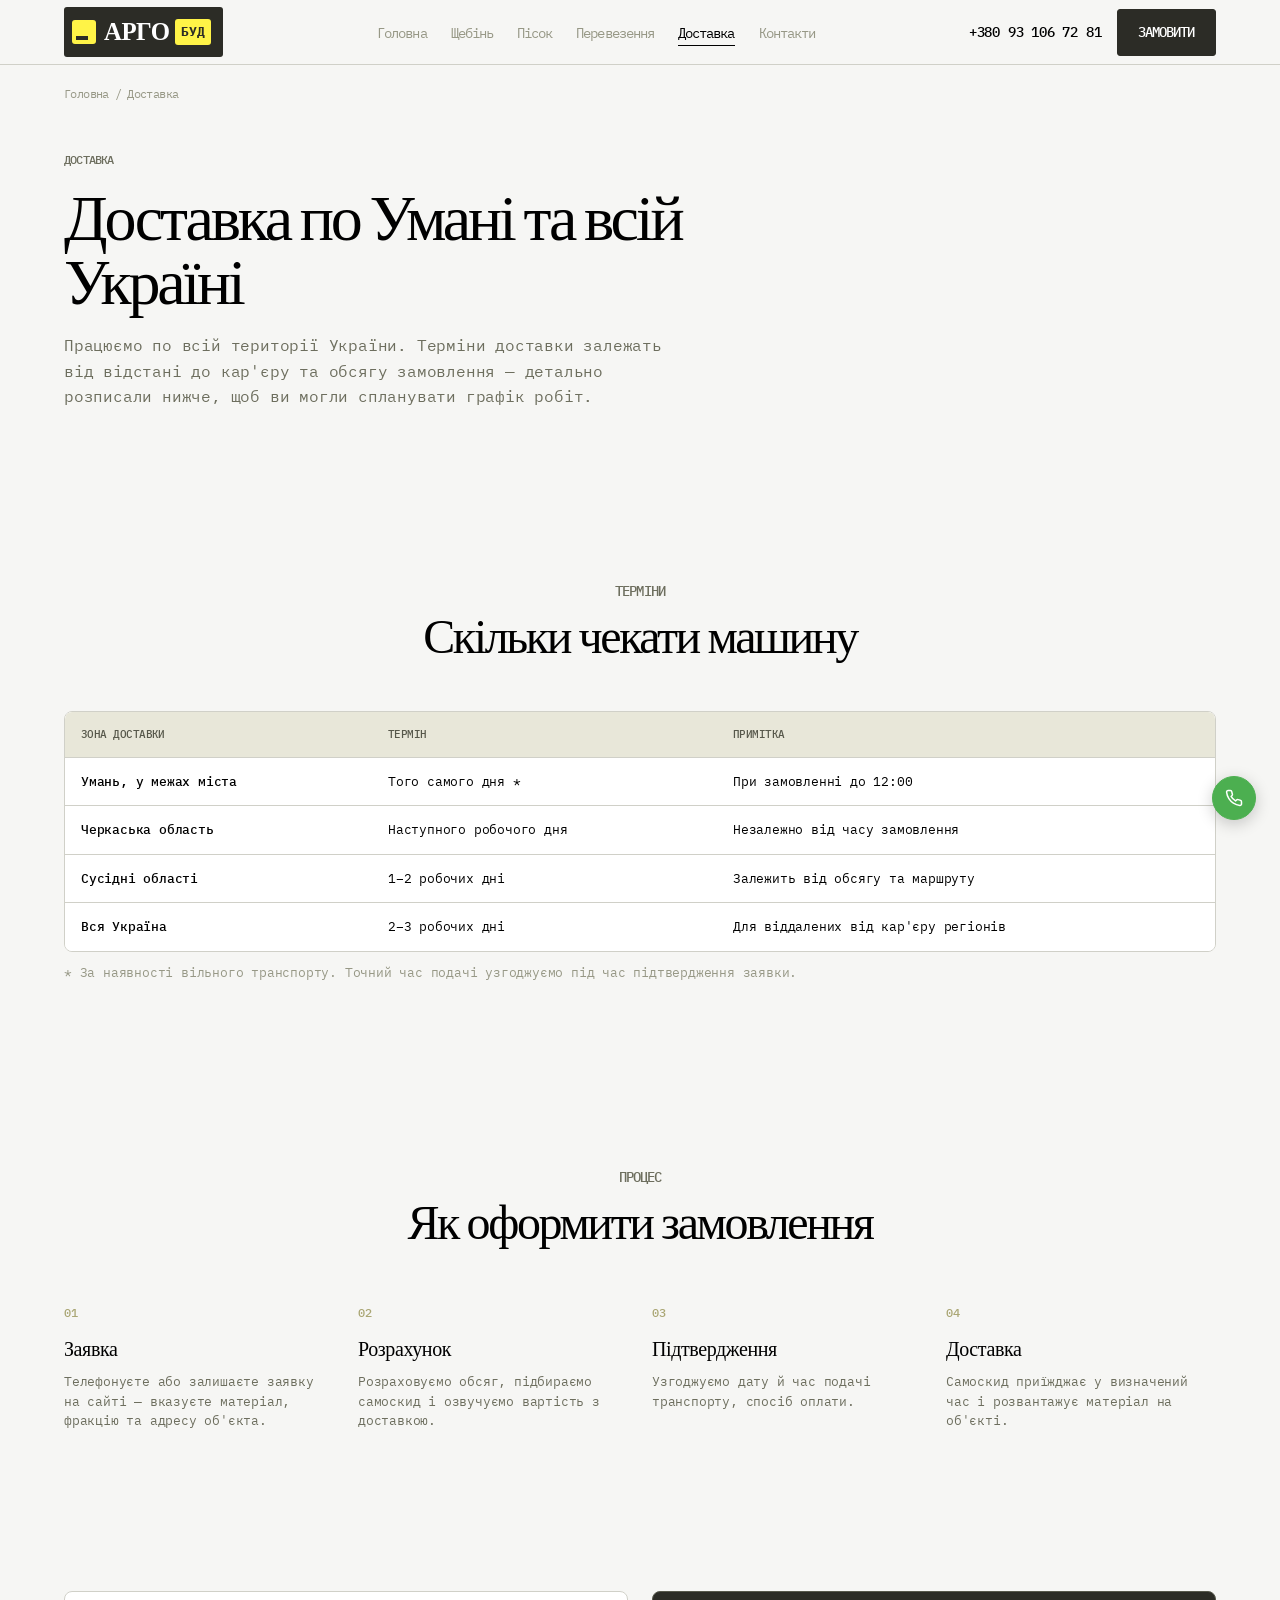
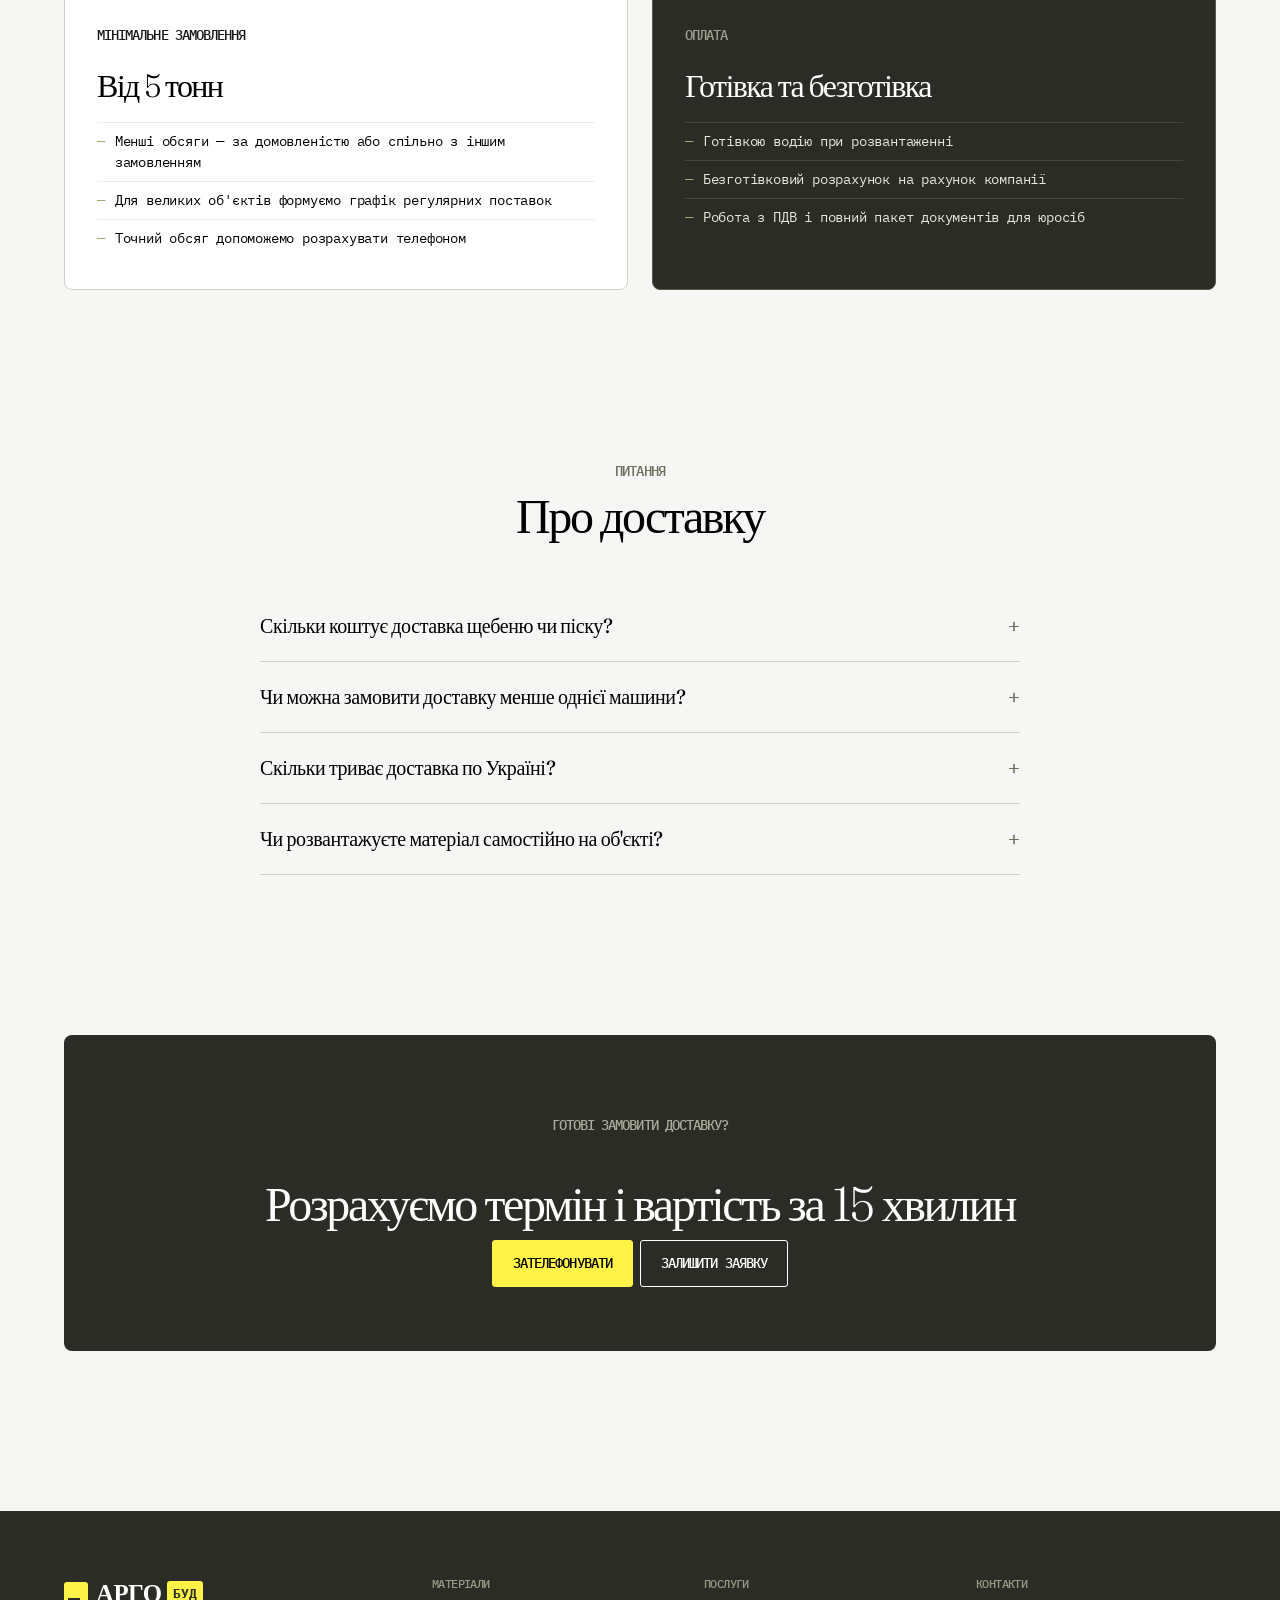
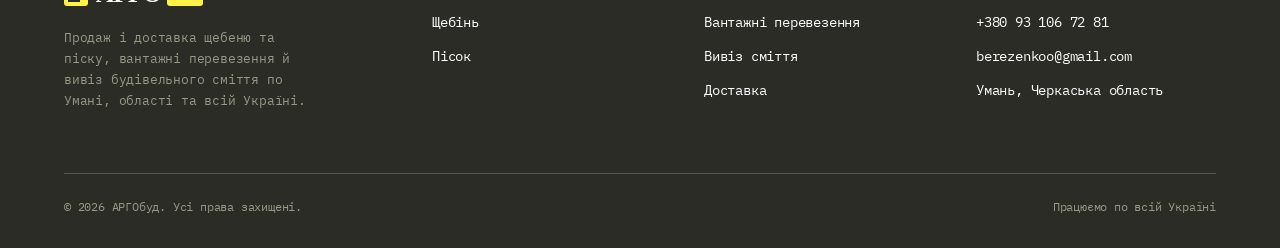
==== dostavka.html @ e38e3648 "add project" ====
<!DOCTYPE html>
<html lang="uk">
<head>
<meta charset="UTF-8">
<meta name="viewport" content="width=device-width, initial-scale=1.0">
<title>Доставка щебеню та піску по Умані та Україні — терміни, ціна | АРГОбуд</title>
<meta name="description" content="Терміни доставки щебеню та піску: по Умані і області — того самого дня, по всій Україні — 1-3 робочих дні. Мінімальне замовлення, оплата, розрахунок вартості доставки.">
<link rel="canonical" href="https://shcheben-prime.ua/dostavka.html">
<meta property="og:type" content="website">
<meta property="og:title" content="Доставка щебеню та піску по Умані та Україні — терміни, ціна">
<meta property="og:description" content="Терміни доставки: по Умані — того самого дня, по Україні — 1-3 робочих дні.">
<meta property="og:url" content="https://shcheben-prime.ua/dostavka.html">
<meta property="og:locale" content="uk_UA">
<link rel="preconnect" href="https://fonts.googleapis.com">
<link rel="preconnect" href="https://fonts.gstatic.com" crossorigin>
<link href="https://fonts.googleapis.com/css2?family=Fraunces:opsz,wght@9..144,300;9..144,400&family=IBM+Plex+Mono:wght@300;400;500&display=swap" rel="stylesheet">
<link rel="icon" type="image/svg+xml" href="favicon.svg">
<link rel="icon" type="image/png" sizes="32x32" href="favicon-32.png">
<link rel="apple-touch-icon" href="apple-touch-icon.png">
<link rel="stylesheet" href="css/style.css">
<script type="application/ld+json">
{
  "@context": "https://schema.org",
  "@type": "BreadcrumbList",
  "itemListElement": [
    {"@type": "ListItem", "position": 1, "name": "Головна", "item": "https://shcheben-prime.ua/"},
    {"@type": "ListItem", "position": 2, "name": "Доставка", "item": "https://shcheben-prime.ua/dostavka.html"}
  ]
}
</script>
<script type="application/ld+json">
{
  "@context": "https://schema.org",
  "@type": "FAQPage",
  "mainEntity": [
    {
      "@type": "Question",
      "name": "Скільки коштує доставка щебеню чи піску?",
      "acceptedAnswer": {"@type": "Answer", "text": "Вартість доставки залежить від відстані до об'єкта, обсягу замовлення та типу самоскида. Розраховуємо точну ціну телефоном за адресою об'єкта."}
    },
    {
      "@type": "Question",
      "name": "Чи можна замовити доставку менше однієї машини?",
      "acceptedAnswer": {"@type": "Answer", "text": "Мінімальне замовлення — від 5 тонн. Для менших обсягів вигідніше об'єднати замовлення з сусіднім об'єктом або звернутись за консультацією."}
    },
    {
      "@type": "Question",
      "name": "Скільки триває доставка по Україні?",
      "acceptedAnswer": {"@type": "Answer", "text": "По Умані і області — того самого або наступного робочого дня. По сусідніх областях — 1-2 дні. По решті України — 2-3 робочих дні залежно від відстані до кар'єру."}
    }
  ]
}
</script>
</head>
<body>

<a href="#main" class="visually-hidden">Перейти до вмісту</a>

<header class="nav">
  <div class="wrap nav-inner">
    <a href="index.html" class="logo"><span class="logo-mark"></span><span class="logo-big">АРГО</span><span class="logo-small">буд</span></a>
    <nav>
      <ul class="nav-links">
        <li><a href="index.html">Головна</a></li>
        <li><a href="shcheben.html">Щебінь</a></li>
        <li><a href="pisok.html">Пісок</a></li>
        <li><a href="poslugy.html">Перевезення</a></li>
        <li><a href="dostavka.html" aria-current="page">Доставка</a></li>
        <li><a href="kontakty.html">Контакти</a></li>
      </ul>
    </nav>
    <div class="nav-right">
      <button class="nav-toggle" type="button" aria-label="Меню" aria-expanded="false" aria-controls="mobileMenu">
        <span></span><span></span><span></span>
      </button>
      <a href="tel:+380931067281" class="nav-phone">+380 93 106 72 81</a>
      <a href="kontakty.html" class="btn btn-filled">ЗАМОВИТИ</a>
    </div>
  </div>
</header>
<div class="mobile-menu" id="mobileMenu">
  <nav>
    <ul class="mobile-menu-links">
        <li><a href="index.html">Головна</a></li>
        <li><a href="shcheben.html">Щебінь</a></li>
        <li><a href="pisok.html">Пісок</a></li>
        <li><a href="poslugy.html">Перевезення</a></li>
        <li><a href="dostavka.html" aria-current="page">Доставка</a></li>
        <li><a href="kontakty.html">Контакти</a></li>
      </ul>
  </nav>
  <a href="tel:+380931067281" class="mobile-menu-phone">+380 93 106 72 81</a>
  <a href="kontakty.html" class="btn btn-filled">ЗАМОВИТИ</a>
</div>


<main id="main">

  <div class="wrap">
    <nav class="breadcrumbs" aria-label="Хлібні крихти">
      <a href="index.html">Головна</a><span>/</span>Доставка
    </nav>
  </div>

  <section class="page-hero">
    <div class="wrap">
      <p class="eyebrow" data-hero="1">ДОСТАВКА</p>
      <h1 data-hero="2">Доставка по Умані та всій Україні</h1>
      <p class="lede" data-hero="3">Працюємо по всій території України. Терміни доставки залежать від відстані до кар'єру та обсягу замовлення — детально розписали нижче, щоб ви могли спланувати графік робіт.</p>
    </div>
  </section>

  <section>
    <div class="wrap">
      <div class="section-header" data-reveal>
        <p class="eyebrow">ТЕРМІНИ</p>
        <h2>Скільки чекати машину</h2>
      </div>
      <div class="table-wrap" data-reveal="scale">
        <table>
          <thead>
            <tr>
              <th>Зона доставки</th>
              <th>Термін</th>
              <th>Примітка</th>
            </tr>
          </thead>
          <tbody>
            <tr>
              <td><strong>Умань, у межах міста</strong></td>
              <td class="good">Того самого дня *</td>
              <td>При замовленні до 12:00</td>
            </tr>
            <tr>
              <td><strong>Черкаська область</strong></td>
              <td class="good">Наступного робочого дня</td>
              <td>Незалежно від часу замовлення</td>
            </tr>
            <tr>
              <td><strong>Сусідні області</strong></td>
              <td>1–2 робочих дні</td>
              <td>Залежить від обсягу та маршруту</td>
            </tr>
            <tr>
              <td><strong>Вся Україна</strong></td>
              <td>2–3 робочих дні</td>
              <td>Для віддалених від кар'єру регіонів</td>
            </tr>
          </tbody>
        </table>
      </div>
      <p style="font-size:13px;color:var(--color-sage);margin-top:12px;">* За наявності вільного транспорту. Точний час подачі узгоджуємо під час підтвердження заявки.</p>
    </div>
  </section>

  <section>
    <div class="wrap">
      <div class="section-header" data-reveal>
        <p class="eyebrow">ПРОЦЕС</p>
        <h2>Як оформити замовлення</h2>
      </div>
      <div class="steps" data-reveal-group>
        <div class="step">
          <h4>Заявка</h4>
          <p>Телефонуєте або залишаєте заявку на сайті — вказуєте матеріал, фракцію та адресу об'єкта.</p>
        </div>
        <div class="step">
          <h4>Розрахунок</h4>
          <p>Розраховуємо обсяг, підбираємо самоскид і озвучуємо вартість з доставкою.</p>
        </div>
        <div class="step">
          <h4>Підтвердження</h4>
          <p>Узгоджуємо дату й час подачі транспорту, спосіб оплати.</p>
        </div>
        <div class="step">
          <h4>Доставка</h4>
          <p>Самоскид приїжджає у визначений час і розвантажує матеріал на об'єкті.</p>
        </div>
      </div>
    </div>
  </section>

  <section>
    <div class="wrap">
      <div class="split" data-reveal-group>
        <div class="panel-light">
          <p class="eyebrow">МІНІМАЛЬНЕ ЗАМОВЛЕННЯ</p>
          <h3>Від 5 тонн</h3>
          <ul class="checklist">
            <li>Менші обсяги — за домовленістю або спільно з іншим замовленням</li>
            <li>Для великих об'єктів формуємо графік регулярних поставок</li>
            <li>Точний обсяг допоможемо розрахувати телефоном</li>
          </ul>
        </div>
        <div class="panel-dark">
          <p class="eyebrow">ОПЛАТА</p>
          <h3>Готівка та безготівка</h3>
          <ul class="checklist">
            <li>Готівкою водію при розвантаженні</li>
            <li>Безготівковий розрахунок на рахунок компанії</li>
            <li>Робота з ПДВ і повний пакет документів для юросіб</li>
          </ul>
        </div>
      </div>
    </div>
  </section>

  <section>
    <div class="wrap">
      <div class="section-header" data-reveal>
        <p class="eyebrow">ПИТАННЯ</p>
        <h2>Про доставку</h2>
      </div>
      <div class="faq" data-reveal-group>
        <details>
          <summary>Скільки коштує доставка щебеню чи піску?</summary>
          <p class="a">Вартість доставки залежить від відстані до об'єкта, обсягу замовлення та типу самоскида. Розраховуємо точну ціну телефоном за адресою об'єкта.</p>
        </details>
        <details>
          <summary>Чи можна замовити доставку менше однієї машини?</summary>
          <p class="a">Мінімальне замовлення — від 5 тонн. Для менших обсягів вигідніше об'єднати замовлення з сусіднім об'єктом або звернутись за консультацією.</p>
        </details>
        <details>
          <summary>Скільки триває доставка по Україні?</summary>
          <p class="a">По Умані і області — того самого або наступного робочого дня. По сусідніх областях — 1-2 дні. По решті України — 2-3 робочих дні залежно від відстані до кар'єру.</p>
        </details>
        <details>
          <summary>Чи розвантажуєте матеріал самостійно на об'єкті?</summary>
          <p class="a">Так, самоскид розвантажується у вказаному місці на об'єкті. Якщо під'їзд обмежений, попередьте про це під час оформлення заявки — підберемо машину меншого розміру.</p>
        </details>
      </div>
    </div>
  </section>

  <section>
    <div class="wrap">
      <div class="cta-band" data-reveal="scale">
        <p class="eyebrow" style="color:var(--color-moss); justify-content:center; display:flex;">ГОТОВІ ЗАМОВИТИ ДОСТАВКУ?</p>
        <h2>Розрахуємо термін і вартість за 15 хвилин</h2>
        <div class="btn-cluster">
          <a href="tel:+380931067281" class="btn btn-filled" style="background:#fff347;color:#000;border-color:#fff347;">ЗАТЕЛЕФОНУВАТИ</a>
          <a href="kontakty.html" class="btn btn-ghost">ЗАЛИШИТИ ЗАЯВКУ</a>
        </div>
      </div>
    </div>
  </section>

</main>

<footer>
  <div class="wrap">
    <div class="footer-grid">
      <div class="footer-brand">
        <a href="index.html" class="logo"><span class="logo-mark"></span><span class="logo-big">АРГО</span><span class="logo-small">буд</span></a>
        <p>Продаж і доставка щебеню та піску, вантажні перевезення й вивіз будівельного сміття по Умані, області та всій Україні.</p>
      </div>
      <div class="footer-col">
        <h5>Матеріали</h5>
        <ul>
          <li><a href="shcheben.html">Щебінь</a></li>
          <li><a href="pisok.html">Пісок</a></li>
        </ul>
      </div>
      <div class="footer-col">
        <h5>Послуги</h5>
        <ul>
          <li><a href="poslugy.html">Вантажні перевезення</a></li>
          <li><a href="poslugy.html#smittya">Вивіз сміття</a></li>
          <li><a href="dostavka.html">Доставка</a></li>
        </ul>
      </div>
      <div class="footer-col">
        <h5>Контакти</h5>
        <ul>
          <li><a href="tel:+380931067281">+380 93 106 72 81</a></li>
          <li><a href="mailto:berezenkoo@gmail.com">berezenkoo@gmail.com</a></li>
          <li><a href="kontakty.html">Умань, Черкаська область</a></li>
        </ul>
      </div>
    </div>
    <div class="footer-bottom">
      <span>© 2026 АРГОбуд. Усі права захищені.</span>
      <span>Працюємо по всій Україні</span>
    </div>
  </div>
</footer>

<a class="call-fab" href="tel:+380931067281" aria-label="Подзвонити" title="Подзвонити">
  <svg viewBox="0 0 24 24" fill="none" stroke="currentColor" stroke-width="2" stroke-linecap="round" stroke-linejoin="round" aria-hidden="true"><path d="M22 16.92v3a2 2 0 0 1-2.18 2 19.79 19.79 0 0 1-8.63-3.07 19.5 19.5 0 0 1-6-6 19.79 19.79 0 0 1-3.07-8.67A2 2 0 0 1 4.11 2h3a2 2 0 0 1 2 1.72c.127.96.361 1.903.7 2.81a2 2 0 0 1-.45 2.11L8.09 9.91a16 16 0 0 0 6 6l1.27-1.27a2 2 0 0 1 2.11-.45c.907.339 1.85.573 2.81.7A2 2 0 0 1 22 16.92z"></path></svg>
</a>

<button class="back-to-top" aria-label="Повернутись до верху" title="Повернутись до верху">
  <svg viewBox="0 0 24 24" fill="none" stroke="currentColor" stroke-width="2" stroke-linecap="round" stroke-linejoin="round" aria-hidden="true"><line x1="12" y1="19" x2="12" y2="5"></line><polyline points="5 12 12 5 19 12"></polyline></svg>
</button>

<script src="js/animate.js" defer></script>
</body>
</html>
---- css/style.css ----
/* ==========================================================================
   ЩебіньПрайм — design tokens (derived from style.md)
   ========================================================================== */

:root {
  --color-vellum: #f6f6f4;
  --color-paper: #ffffff;
  --color-ink: #000000;
  --color-carbon: #2c2c26;
  --color-ash: #d0d0c8;
  --color-olive-char: #57584b;
  --color-lichen: #6d6e5e;
  --color-sage: #979886;
  --color-moss: #aaab9c;
  --color-bone: #e8e7d9;
  --color-yellow: #fff347;
  --color-khaki: #aaa674;

  --font-serif: 'Fraunces', ui-serif, Georgia, Cambria, "Times New Roman", Times, serif;
  --font-mono: 'IBM Plex Mono', ui-monospace, SFMono-Regular, Menlo, Monaco, Consolas, monospace;

  --spacing-4: 4px;
  --spacing-8: 8px;
  --spacing-12: 12px;
  --spacing-16: 16px;
  --spacing-24: 24px;
  --spacing-32: 32px;
  --spacing-64: 64px;
  --spacing-80: 80px;
  --spacing-128: 128px;

  --radius-sm: 3px;
  --radius-lg: 8px;

  --page-max-width: 1200px;

  --ease-out: cubic-bezier(0.16, 1, 0.3, 1);
  --ease-in-out: cubic-bezier(0.65, 0, 0.35, 1);
}

* { box-sizing: border-box; }

.visually-hidden {
  position: absolute;
  left: -9999px;
  top: auto;
  width: 1px;
  height: 1px;
  overflow: hidden;
}
/* ---------- Back to top ---------- */
.back-to-top {
  position: fixed;
  right: 24px;
  bottom: 24px;
  z-index: 60;
  width: 44px;
  height: 44px;
  display: flex;
  align-items: center;
  justify-content: center;
  background: var(--color-carbon);
  color: #ffffff;
  border: 1px solid var(--color-carbon);
  border-radius: var(--radius-sm);
  cursor: pointer;
  opacity: 0;
  transform: translateY(12px);
  pointer-events: none;
  transition: opacity 0.35s var(--ease-out), transform 0.35s var(--ease-out), background-color 0.3s var(--ease-out);
}
.back-to-top.is-visible {
  opacity: 1;
  transform: translateY(0);
  pointer-events: auto;
}
.back-to-top:hover { background: #1c1c17; }
.back-to-top svg { width: 18px; height: 18px; }

@media (max-width: 600px) {
  .back-to-top { right: 16px; bottom: 16px; width: 40px; height: 40px; }
}

.call-fab {
  position: fixed;
  right: 24px;
  bottom: 80px;
  z-index: 60;
  width: 44px;
  height: 44px;
  display: flex;
  align-items: center;
  justify-content: center;
  background: #4caf50;
  color: #fff;
  border: 1px solid #4caf50;
  border-radius: 50%;
  cursor: pointer;
  box-shadow: 0 4px 16px rgba(0,0,0,0.2);
  transition: transform 0.3s var(--ease-out);
  overflow: visible;
}
.call-fab:hover { transform: scale(1.08); }
.call-fab svg { width: 18px; height: 18px; }
.call-fab::after {
  content: "";
  position: absolute;
  inset: 0;
  border-radius: 50%;
  pointer-events: none;
  animation: call-fab-pulse 1.15s ease-out 3;
}
@keyframes call-fab-pulse {
  0% { box-shadow: 0 0 0 0 rgba(76,175,80,0.6); }
  100% { box-shadow: 0 0 0 18px rgba(76,175,80,0); }
}

@media (max-width: 600px) {
  .call-fab { right: 16px; bottom: 68px; width: 40px; height: 40px; }
  .call-fab svg { width: 16px; height: 16px; }
}

.visually-hidden:focus {
  position: fixed;
  left: 16px;
  top: 16px;
  width: auto;
  height: auto;
  z-index: 1000;
  background: var(--color-carbon);
  color: #ffffff;
  padding: 10px 16px;
  border-radius: var(--radius-sm);
  font-family: var(--font-mono);
  font-size: 14px;
}

html { scroll-behavior: smooth; }

body {
  margin: 0;
  background: var(--color-vellum);
  color: var(--color-ink);
  font-family: var(--font-mono);
  font-size: 16px;
  line-height: 1.5;
  letter-spacing: -0.0125em;
  -webkit-font-smoothing: antialiased;
}

img { max-width: 100%; display: block; }

a { color: inherit; text-decoration: none; }

.wrap {
  max-width: var(--page-max-width);
  margin: 0 auto;
  padding: 0 24px;
}

h1, h2, h3, h4 {
  font-family: var(--font-serif);
  font-weight: 300;
  letter-spacing: -0.05em;
  margin: 0;
  color: var(--color-ink);
}

section { padding: var(--spacing-80) 0; }
section + section { border-top: none; }

/* ---------- Eyebrow label ---------- */
.eyebrow {
  font-family: var(--font-mono);
  font-size: 12px;
  font-weight: 500;
  letter-spacing: -0.067em;
  text-transform: uppercase;
  color: var(--color-lichen);
  margin: 0 0 16px;
}

/* ---------- Section header ---------- */
.section-header {
  text-align: center;
  max-width: 640px;
  margin: 0 auto 48px;
}
.section-header h2 {
  font-size: 48px;
  line-height: 1.13;
  margin-top: 8px;
}
.section-header p {
  font-family: var(--font-mono);
  font-size: 14px;
  line-height: 1.33;
  color: var(--color-lichen);
  max-width: 480px;
  margin: 12px auto 0;
}
.section-header.left { text-align: left; margin: 0 0 48px; }

/* ---------- Buttons ---------- */
.btn {
  display: inline-flex;
  align-items: center;
  justify-content: center;
  gap: 8px;
  font-family: var(--font-mono);
  font-size: 14px;
  font-weight: 500;
  letter-spacing: -0.067em;
  padding: 12px 20px;
  border-radius: var(--radius-sm);
  border: 1px solid var(--color-ink);
  cursor: pointer;
  white-space: nowrap;
  transition: transform 0.45s var(--ease-out), background-color 0.3s var(--ease-out),
              color 0.3s var(--ease-out), border-color 0.3s var(--ease-out), opacity 0.3s var(--ease-out);
  will-change: transform;
}
.btn:hover { transform: translateY(-2px); }
.btn:active { transform: translateY(0) scale(0.97); transition-duration: 0.15s; }
.btn-filled {
  background: var(--color-carbon);
  color: #ffffff;
  border-color: var(--color-carbon);
}
.btn-filled:hover { background: #1c1c17; }
.btn-ghost {
  background: transparent;
  color: var(--color-ink);
  border-color: var(--color-ink);
}
.btn-ghost:hover { background: var(--color-ink); color: #ffffff; }
.btn-cluster { display: flex; gap: 8px; flex-wrap: wrap; }

/* ---------- Nav ---------- */
.nav {
  position: sticky;
  top: 0;
  z-index: 50;
  background: var(--color-vellum);
  border-bottom: 1px solid var(--color-ash);
  transition: background-color 0.4s var(--ease-out), border-color 0.4s var(--ease-out),
              backdrop-filter 0.4s var(--ease-out), box-shadow 0.4s var(--ease-out);
}
.nav.is-scrolled {
  background: rgba(246, 246, 244, 0.72);
  backdrop-filter: blur(14px) saturate(160%);
  -webkit-backdrop-filter: blur(14px) saturate(160%);
  border-bottom-color: var(--color-ash);
}
.nav-inner {
  height: 64px;
  display: flex;
  align-items: center;
  justify-content: space-between;
  gap: 16px;
}
.logo {
  display: flex;
  align-items: center;
  font-size: 16px;
  background: var(--color-carbon);
  border-radius: var(--radius-sm);
  padding: 6px 12px 6px 8px;
}
.logo-mark {
  width: 24px;
  height: 24px;
  border-radius: var(--radius-sm);
  background: var(--color-yellow);
  position: relative;
  flex-shrink: 0;
  transition: transform 0.5s var(--ease-out);
}
.logo:hover .logo-mark { transform: rotate(-8deg) scale(1.06); }
.logo-big {
  font-family: var(--font-serif);
  font-size: 1.55em;
  font-weight: 600;
  letter-spacing: -0.02em;
  margin-left: 8px;
  color: #ffffff;
}
.logo-small {
  font-family: var(--font-mono);
  font-size: 0.8em;
  font-weight: 700;
  letter-spacing: 0.02em;
  text-transform: uppercase;
  color: var(--color-carbon);
  background: var(--color-yellow);
  border-radius: 3px;
  padding: 3px 6px;
  margin-left: 5px;
  align-self: center;
}
.logo-mark::after {
  content: "";
  position: absolute;
  left: 4px;
  bottom: 4px;
  width: 12px;
  height: 4px;
  background: var(--color-carbon);
}
.nav-links {
  display: flex;
  gap: 24px;
  list-style: none;
  margin: 0;
  padding: 0;
}
.nav-links a {
  font-size: 14px;
  color: var(--color-sage);
  letter-spacing: -0.067em;
  position: relative;
  transition: color 0.3s var(--ease-out);
}
.nav-links a::after {
  content: "";
  position: absolute;
  left: 0;
  right: 100%;
  bottom: -4px;
  height: 1px;
  background: var(--color-ink);
  transition: right 0.35s var(--ease-out);
}
.nav-links a:hover, .nav-links a[aria-current="page"] { color: var(--color-ink); }
.nav-links a:hover::after, .nav-links a[aria-current="page"]::after { right: 0; }
.nav-right { display: flex; align-items: center; gap: 16px; }
.nav-phone {
  font-size: 14px;
  font-weight: 500;
  color: var(--color-ink);
  transition: opacity 0.3s var(--ease-out);
}
.nav-phone:hover { opacity: 0.6; }
.nav-toggle {
  display: none;
  flex-direction: column;
  align-items: center;
  justify-content: center;
  gap: 5px;
  width: 36px;
  height: 36px;
  padding: 0;
  background: transparent;
  border: 1px solid var(--color-ash);
  border-radius: var(--radius-sm);
  cursor: pointer;
  flex-shrink: 0;
}
.nav-toggle span {
  display: block;
  width: 16px;
  height: 1.5px;
  background: var(--color-ink);
  transition: transform 0.3s var(--ease-out), opacity 0.3s var(--ease-out);
}
.nav-toggle[aria-expanded="true"] span:nth-child(1) { transform: translateY(6.5px) rotate(45deg); }
.nav-toggle[aria-expanded="true"] span:nth-child(2) { opacity: 0; }
.nav-toggle[aria-expanded="true"] span:nth-child(3) { transform: translateY(-6.5px) rotate(-45deg); }

/* ---------- Mobile menu drawer ---------- */
.mobile-menu {
  display: none;
  position: fixed;
  top: 65px;
  left: 0;
  right: 0;
  z-index: 49;
  max-height: calc(100vh - 65px);
  overflow-y: auto;
  background: var(--color-vellum);
  border-bottom: 1px solid var(--color-ash);
  padding: 8px 24px 32px;
  flex-direction: column;
  gap: 8px;
  opacity: 0;
  transform: translateY(-10px);
  pointer-events: none;
  transition: opacity 0.3s var(--ease-out), transform 0.3s var(--ease-out);
}
.mobile-menu.is-open {
  opacity: 1;
  transform: translateY(0);
  pointer-events: auto;
}
.mobile-menu-links {
  list-style: none;
  margin: 0;
  padding: 0;
}
.mobile-menu-links li { border-top: 1px solid var(--color-ash); }
.mobile-menu-links li:first-child { border-top: none; }
.mobile-menu-links a {
  display: block;
  padding: 16px 4px;
  font-family: var(--font-serif);
  font-weight: 400;
  font-size: 22px;
  letter-spacing: -0.02em;
  color: var(--color-ink);
}
.mobile-menu-links a[aria-current="page"] { color: var(--color-lichen); }
.mobile-menu-phone {
  display: block;
  margin-top: 16px;
  font-family: var(--font-mono);
  font-size: 15px;
  font-weight: 500;
  color: var(--color-ink);
}
.mobile-menu .btn { width: 100%; margin-top: 16px; }
body.menu-open { overflow: hidden; }

/* ---------- Hero ---------- */
.hero { padding-top: var(--spacing-64); text-align: center; overflow: hidden; }
.hero h1 {
  font-size: 96px;
  line-height: 0.94;
  letter-spacing: -0.05em;
  margin: 16px auto 0;
  max-width: 900px;
}
.hero .lede {
  font-family: var(--font-mono);
  font-size: 16px;
  color: var(--color-lichen);
  max-width: 560px;
  margin: 24px auto 0;
  line-height: 1.5;
}
.hero .btn-cluster { justify-content: center; margin-top: 32px; }

.accent-bars {
  display: flex;
  align-items: center;
  gap: 8px;
  justify-content: center;
  margin: 40px 0 0;
}
.accent-bars span { display: block; transform-origin: left center; }
.bar-black { height: 2px; width: 60px; background: var(--color-ink); }
.bar-yellow { height: 4px; width: 90px; background: var(--color-yellow); }
.bar-black-sm { height: 2px; width: 32px; background: var(--color-ink); }

/* ---------- Trust strip ---------- */
.trust-strip {
  display: flex;
  justify-content: center;
  gap: 24px;
  margin-top: 64px;
  padding: 32px 0;
  border-top: 1px solid var(--color-ash);
  border-bottom: 1px solid var(--color-ash);
}
.trust-item { flex: 1 1 0; max-width: 220px; }
.trust-item { text-align: center; }
.trust-item .num {
  font-family: var(--font-serif);
  font-weight: 300;
  font-size: 48px;
  letter-spacing: -0.03em;
  font-variant-numeric: tabular-nums;
}
.trust-item .label {
  font-size: 12px;
  color: var(--color-lichen);
  letter-spacing: -0.067em;
  text-transform: uppercase;
  margin-top: 4px;
}

/* ---------- Cards ---------- */
.grid {
  display: grid;
  gap: 24px;
}
.grid-3 { grid-template-columns: repeat(3, 1fr); }
.grid-2 { grid-template-columns: repeat(2, 1fr); }
.grid-4 { grid-template-columns: repeat(4, 1fr); }

.card {
  background: var(--color-paper);
  border: 1px solid var(--color-ash);
  border-radius: var(--radius-lg);
  padding: 24px;
  transition: transform 0.5s var(--ease-out), border-color 0.5s var(--ease-out);
}
.card:hover {
  transform: translateY(-6px);
  border-color: var(--color-olive-char);
}
.card-swatch {
  display: block;
  width: 100%;
  height: 140px;
  object-fit: cover;
  border-radius: var(--radius-sm);
  margin-bottom: 20px;
  border: 1px solid var(--color-ash);
  filter: grayscale(15%) contrast(1.02);
  transition: transform 0.8s var(--ease-out), filter 0.5s var(--ease-out);
}
.card:hover .card-swatch { transform: scale(1.04); filter: grayscale(0%) contrast(1.05); }

/* placeholder swatch (no photo) keeps the dotted texture */
.card-swatch.is-placeholder {
  position: relative;
  overflow: hidden;
  object-fit: initial;
  background: var(--color-bone);
}
.card-swatch.is-placeholder::after {
  content: "";
  position: absolute;
  inset: 0;
  background-image: radial-gradient(currentColor 1.2px, transparent 1.2px);
  background-size: 8px 8px;
  opacity: 0.5;
}

/* banner photo used in split panels and section intros */
.panel-photo {
  display: block;
  width: 100%;
  height: 180px;
  object-fit: cover;
  border-radius: var(--radius-sm);
  margin-bottom: 20px;
  border: 1px solid var(--color-ash);
  filter: grayscale(10%);
  transition: transform 0.9s var(--ease-out), filter 0.5s var(--ease-out);
}
.panel-dark .panel-photo { border-color: var(--color-olive-char); }
.split > div:hover .panel-photo { transform: scale(1.03); filter: grayscale(0%); }

.section-photo {
  width: 100%;
  height: 260px;
  object-fit: cover;
  border-radius: var(--radius-lg);
  border: 1px solid var(--color-ash);
  margin-bottom: 32px;
  filter: grayscale(10%);
}

.photo-credit {
  font-size: 11px;
  color: var(--color-sage);
  text-align: right;
  margin-top: -20px;
  margin-bottom: 24px;
}
.photo-credit a { color: var(--color-sage); border-bottom: 1px dotted var(--color-sage); }
.photo-credit a:hover { color: var(--color-lichen); }
.card h3 {
  font-size: 24px;
  line-height: 1;
  margin-bottom: 4px;
}
.card .tag {
  display: inline-block;
  font-family: var(--font-mono);
  font-size: 12px;
  font-weight: 500;
  letter-spacing: -0.067em;
  color: var(--color-lichen);
  background: var(--color-bone);
  border: 1px solid var(--color-khaki);
  border-radius: var(--radius-sm);
  padding: 4px 8px;
  margin-bottom: 12px;
}
.card p {
  font-family: var(--font-mono);
  font-size: 14px;
  line-height: 1.5;
  color: var(--color-lichen);
  margin: 8px 0 0;
}
.messenger-line {
  display: flex;
  align-items: center;
  flex-wrap: wrap;
  gap: 8px;
  margin-top: 12px !important;
}
.messenger-icon {
  display: inline-flex;
  align-items: center;
  justify-content: center;
  width: 28px;
  height: 28px;
  border-radius: 50%;
  background: var(--color-bone);
  border: 1px solid var(--color-khaki);
  color: var(--color-ink);
  transition: background-color 0.3s var(--ease-out), transform 0.3s var(--ease-out);
}
.messenger-icon svg { width: 15px; height: 15px; }
.messenger-icon:hover { background: var(--color-khaki); transform: translateY(-2px); }
.card .specs {
  list-style: none;
  padding: 0;
  margin: 16px 0 0;
  border-top: 1px solid var(--color-ash);
  padding-top: 12px;
}
.card .specs li {
  display: flex;
  justify-content: space-between;
  font-size: 13px;
  color: var(--color-olive-char);
  padding: 4px 0;
}
.card .specs li span:last-child { color: var(--color-ink); font-weight: 500; }
.card-link {
  display: inline-block;
  margin-top: 16px;
  font-size: 13px;
  font-weight: 500;
  color: var(--color-ink);
  border-bottom: 1px solid var(--color-ink);
  transition: gap 0.3s var(--ease-out), opacity 0.3s var(--ease-out);
}
.card-link:hover { opacity: 0.6; }

/* ---------- Feature split ---------- */
.split {
  display: grid;
  grid-template-columns: 1fr 1fr;
  gap: 24px;
  align-items: stretch;
}
.split .panel-light {
  background: var(--color-paper);
  border: 1px solid var(--color-ash);
  border-radius: var(--radius-lg);
  padding: 32px;
  transition: transform 0.5s var(--ease-out), border-color 0.5s var(--ease-out);
}
.split .panel-light:hover { transform: translateY(-4px); border-color: var(--color-olive-char); }
.split .panel-dark {
  background: var(--color-carbon);
  color: var(--color-bone);
  border-radius: var(--radius-lg);
  border: 1px solid var(--color-olive-char);
  padding: 32px;
  transition: transform 0.5s var(--ease-out);
}
.split .panel-dark:hover { transform: translateY(-4px); }
.panel-dark h3 { color: #ffffff; }
.panel-dark .card-link { color: #ffffff; border-bottom-color: #ffffff; }
.panel-dark .eyebrow { color: var(--color-moss); }
.split h3 { font-size: 32px; margin-bottom: 12px; }
.split p { font-family: var(--font-mono); font-size: 14px; line-height: 1.6; color: inherit; opacity: 0.9; margin: 0 0 16px;}
.checklist { list-style: none; padding: 0; margin: 0; }
.checklist li {
  font-size: 14px;
  padding: 8px 0;
  border-top: 1px solid rgba(0,0,0,0.08);
  display: flex;
  gap: 10px;
}
.panel-dark .checklist li { border-top-color: rgba(255,255,255,0.12); }
.checklist li::before { content: "—"; color: var(--color-khaki); flex-shrink: 0; }

/* ---------- Steps ---------- */
.steps {
  display: grid;
  grid-template-columns: repeat(4, 1fr);
  gap: 24px;
  counter-reset: step;
}
.step { position: relative; padding-top: 8px; }
.step::before {
  counter-increment: step;
  content: counter(step, decimal-leading-zero);
  font-family: var(--font-mono);
  font-size: 12px;
  font-weight: 500;
  color: var(--color-khaki);
  display: block;
  margin-bottom: 12px;
}
.step h4 { font-size: 20px; font-family: var(--font-serif); font-weight: 400; letter-spacing: -0.02em; margin-bottom: 8px; }
.step p { font-family: var(--font-mono); font-size: 13px; color: var(--color-lichen); line-height: 1.5; margin: 0; }

/* ---------- Table ---------- */
.table-wrap { overflow-x: auto; border: 1px solid var(--color-ash); border-radius: var(--radius-lg); }
table { width: 100%; border-collapse: collapse; font-family: var(--font-mono); font-size: 13px; min-width: 640px; background: var(--color-paper);}
th, td { text-align: left; padding: 14px 16px; border-bottom: 1px solid var(--color-ash); }
thead th { background: var(--color-bone); font-weight: 500; text-transform: uppercase; font-size: 11px; letter-spacing: -0.05em; color: var(--color-olive-char); }
tbody tr { transition: background-color 0.3s var(--ease-out); }
tbody tr:hover { background-color: var(--color-vellum); }
tbody tr:last-child td { border-bottom: none; }
td.good { color: var(--color-ink); }
td strong { font-weight: 500; }

/* ---------- FAQ ---------- */
.faq { max-width: 760px; margin: 0 auto; }
.faq details {
  border-bottom: 1px solid var(--color-ash);
  padding: 20px 0;
}
.faq summary {
  cursor: pointer;
  font-family: var(--font-serif);
  font-size: 20px;
  font-weight: 400;
  letter-spacing: -0.02em;
  list-style: none;
  display: flex;
  justify-content: space-between;
  align-items: center;
  transition: opacity 0.3s var(--ease-out);
}
.faq summary:hover { opacity: 0.6; }
.faq summary::-webkit-details-marker { display: none; }
.faq summary::after {
  content: "+";
  font-family: var(--font-mono);
  color: var(--color-lichen);
  font-size: 20px;
  flex-shrink: 0;
  margin-left: 16px;
  display: inline-block;
  transition: transform 0.35s var(--ease-out);
}
.faq details[open] summary::after { content: "+"; transform: rotate(135deg); }
.faq .a {
  font-family: var(--font-mono);
  font-size: 14px;
  line-height: 1.6;
  color: var(--color-lichen);
  margin-top: 12px;
  max-width: 640px;
  animation: faq-in 0.4s var(--ease-out);
}
@keyframes faq-in {
  from { opacity: 0; transform: translateY(-6px); }
  to { opacity: 1; transform: translateY(0); }
}

/* ---------- CTA band ---------- */
.cta-band {
  background: var(--color-carbon);
  border-radius: var(--radius-lg);
  padding: 64px;
  text-align: center;
}
.cta-band h2 { color: #ffffff; font-size: 48px; }
.cta-band p { font-family: var(--font-mono); color: var(--color-sage); font-size: 14px; margin: 16px 0 32px; }
.cta-band .btn-cluster { justify-content: center; }
.cta-band .btn-ghost { border-color: #ffffff; color: #ffffff; }
.cta-band .btn-ghost:hover { background: #ffffff; color: var(--color-carbon); }

/* ---------- Breadcrumbs ---------- */
.breadcrumbs {
  font-family: var(--font-mono);
  font-size: 12px;
  color: var(--color-sage);
  letter-spacing: -0.05em;
  padding: 20px 0 0;
}
.breadcrumbs a { color: var(--color-sage); transition: color 0.3s var(--ease-out); }
.breadcrumbs a:hover { color: var(--color-ink); }
.breadcrumbs span { margin: 0 6px; }

/* ---------- Page hero (inner pages) ---------- */
.page-hero { padding: 24px 0 64px; }
.page-hero .eyebrow { text-align: left; margin-top: 24px; }
.page-hero h1 {
  font-size: 64px;
  line-height: 1;
  text-align: left;
  max-width: 760px;
}
.page-hero .lede {
  font-family: var(--font-mono);
  font-size: 16px;
  color: var(--color-lichen);
  max-width: 620px;
  margin-top: 20px;
  text-align: left;
  line-height: 1.6;
}

/* ---------- Footer ---------- */
footer {
  background: var(--color-carbon);
  color: #ffffff;
  padding: 64px 0 32px;
  margin-top: 80px;
}
.footer-grid {
  display: grid;
  grid-template-columns: 1.4fr 1fr 1fr 1fr;
  gap: 32px;
}
.footer-brand .logo { color: #ffffff; background: transparent; padding: 0; }
.footer-brand p {
  font-family: var(--font-mono);
  font-size: 13px;
  color: var(--color-sage);
  line-height: 1.6;
  margin-top: 16px;
  max-width: 260px;
}
.footer-col h5 {
  font-family: var(--font-mono);
  font-size: 12px;
  font-weight: 500;
  text-transform: uppercase;
  letter-spacing: -0.05em;
  color: var(--color-sage);
  margin: 0 0 16px;
}
.footer-col ul { list-style: none; margin: 0; padding: 0; }
.footer-col li { margin-bottom: 10px; }
.footer-col a { font-size: 14px; color: #ffffff; transition: color 0.3s var(--ease-out); }
.footer-col a:hover { color: var(--color-yellow); }
.footer-bottom {
  margin-top: 48px;
  padding-top: 24px;
  border-top: 1px solid var(--color-olive-char);
  display: flex;
  justify-content: space-between;
  font-size: 12px;
  color: var(--color-sage);
  flex-wrap: wrap;
  gap: 8px;
}

/* ---------- Utilities ---------- */
.mt-0 { margin-top: 0; }
.text-center { text-align: center; }
.badge-row { display: flex; gap: 8px; flex-wrap: wrap; justify-content: center; margin-top: 24px; }
.badge {
  font-family: var(--font-mono);
  font-size: 12px;
  font-weight: 500;
  color: var(--color-lichen);
  background: var(--color-bone);
  border: 1px solid var(--color-khaki);
  border-radius: var(--radius-sm);
  padding: 4px 10px;
  transition: transform 0.4s var(--ease-out), background-color 0.3s var(--ease-out);
}
.badge:hover { transform: translateY(-2px); background: var(--color-ash); }

/* ==========================================================================
   Scroll / entrance animations (Apple-style: soft fade + rise, staggered)
   ========================================================================== */

[data-reveal] {
  opacity: 0;
  transform: translateY(28px);
  transition: opacity 0.9s var(--ease-out), transform 0.9s var(--ease-out);
  transition-delay: var(--reveal-delay, 0s);
  will-change: transform, opacity;
}
[data-reveal].is-visible {
  opacity: 1;
  transform: translateY(0);
}
[data-reveal="scale"] { transform: translateY(16px) scale(0.96); }
[data-reveal="scale"].is-visible { transform: translateY(0) scale(1); }
[data-reveal="left"] { transform: translateX(-32px); }
[data-reveal="left"].is-visible { transform: translateX(0); }
[data-reveal="right"] { transform: translateX(32px); }
[data-reveal="right"].is-visible { transform: translateX(0); }

/* stagger children automatically inside a group */
[data-reveal-group] > * {
  opacity: 0;
  transform: translateY(28px);
  transition: opacity 0.8s var(--ease-out), transform 0.8s var(--ease-out);
}
[data-reveal-group].is-visible > * { opacity: 1; transform: translateY(0); }
[data-reveal-group].is-visible > *:nth-child(1) { transition-delay: 0.05s; }
[data-reveal-group].is-visible > *:nth-child(2) { transition-delay: 0.12s; }
[data-reveal-group].is-visible > *:nth-child(3) { transition-delay: 0.19s; }
[data-reveal-group].is-visible > *:nth-child(4) { transition-delay: 0.26s; }
[data-reveal-group].is-visible > *:nth-child(5) { transition-delay: 0.33s; }
[data-reveal-group].is-visible > *:nth-child(6) { transition-delay: 0.4s; }

/* hero entrance on load, no scroll trigger needed */
[data-hero] {
  opacity: 0;
  transform: translateY(24px);
  animation: hero-in 1s var(--ease-out) forwards;
}
[data-hero="1"] { animation-delay: 0.05s; }
[data-hero="2"] { animation-delay: 0.18s; }
[data-hero="3"] { animation-delay: 0.31s; }
[data-hero="4"] { animation-delay: 0.44s; }
[data-hero="5"] { animation-delay: 0.57s; }
@keyframes hero-in {
  from { opacity: 0; transform: translateY(24px); }
  to { opacity: 1; transform: translateY(0); }
}

.accent-bars span {
  animation: bar-grow 0.9s var(--ease-out) forwards;
  transform: scaleX(0);
}
.accent-bars .bar-black { animation-delay: 0.55s; }
.accent-bars .bar-yellow { animation-delay: 0.65s; }
.accent-bars .bar-black-sm { animation-delay: 0.75s; }
@keyframes bar-grow {
  to { transform: scaleX(1); }
}

@media (prefers-reduced-motion: reduce) {
  html { scroll-behavior: auto; }
  [data-reveal], [data-reveal-group] > *, .hero [data-hero], .accent-bars span,
  .btn, .card, .split .panel-light, .split .panel-dark, .logo-mark, .badge {
    animation: none !important;
    transition: none !important;
    opacity: 1 !important;
    transform: none !important;
  }
}

/* ---------- Responsive ---------- */
@media (max-width: 960px) {
  .hero h1 { font-size: 56px; }
  .page-hero h1 { font-size: 44px; }
  .section-header h2 { font-size: 36px; }
  .trust-strip { flex-wrap: wrap; }
  .grid-3, .grid-4 { grid-template-columns: repeat(2, 1fr); }
  .split { grid-template-columns: 1fr; }
  .steps { grid-template-columns: repeat(2, 1fr); }
  .footer-grid { grid-template-columns: 1fr 1fr; }
  .nav-links { display: none; }
  .nav-phone { display: none; }
  .nav-right .btn-filled { display: none; }
  .nav-toggle { display: flex; }
  .mobile-menu { display: flex; }
}

@media (max-width: 600px) {
  section { padding: 56px 0; }
  .hero h1 { font-size: 40px; }
  .hero .lede { font-size: 15px; }
  .grid-2, .grid-3, .grid-4 { grid-template-columns: 1fr; }
  .trust-strip { flex-wrap: wrap; gap: 16px; }
  .cta-band { padding: 40px 20px; }
  .cta-band h2 { font-size: 32px; }
  .footer-grid { grid-template-columns: 1fr; }
  .steps { grid-template-columns: 1fr; }
}
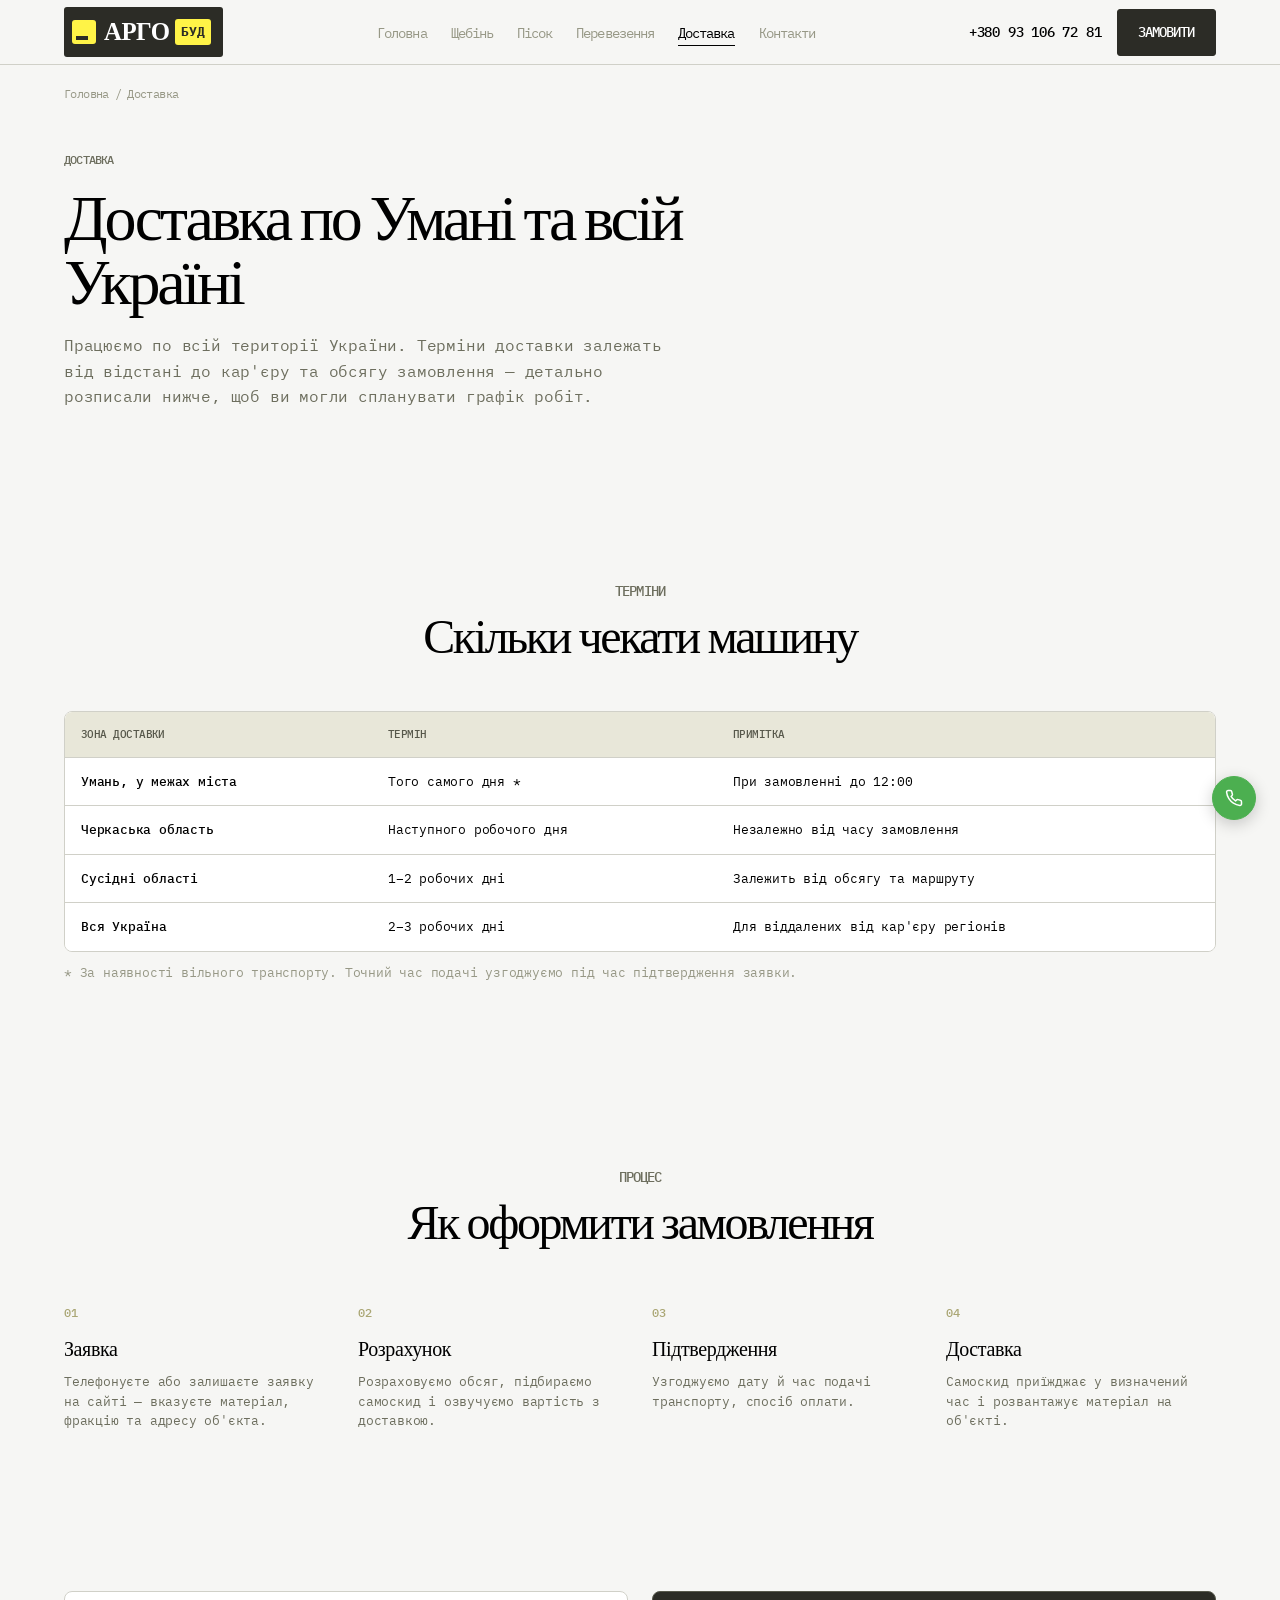
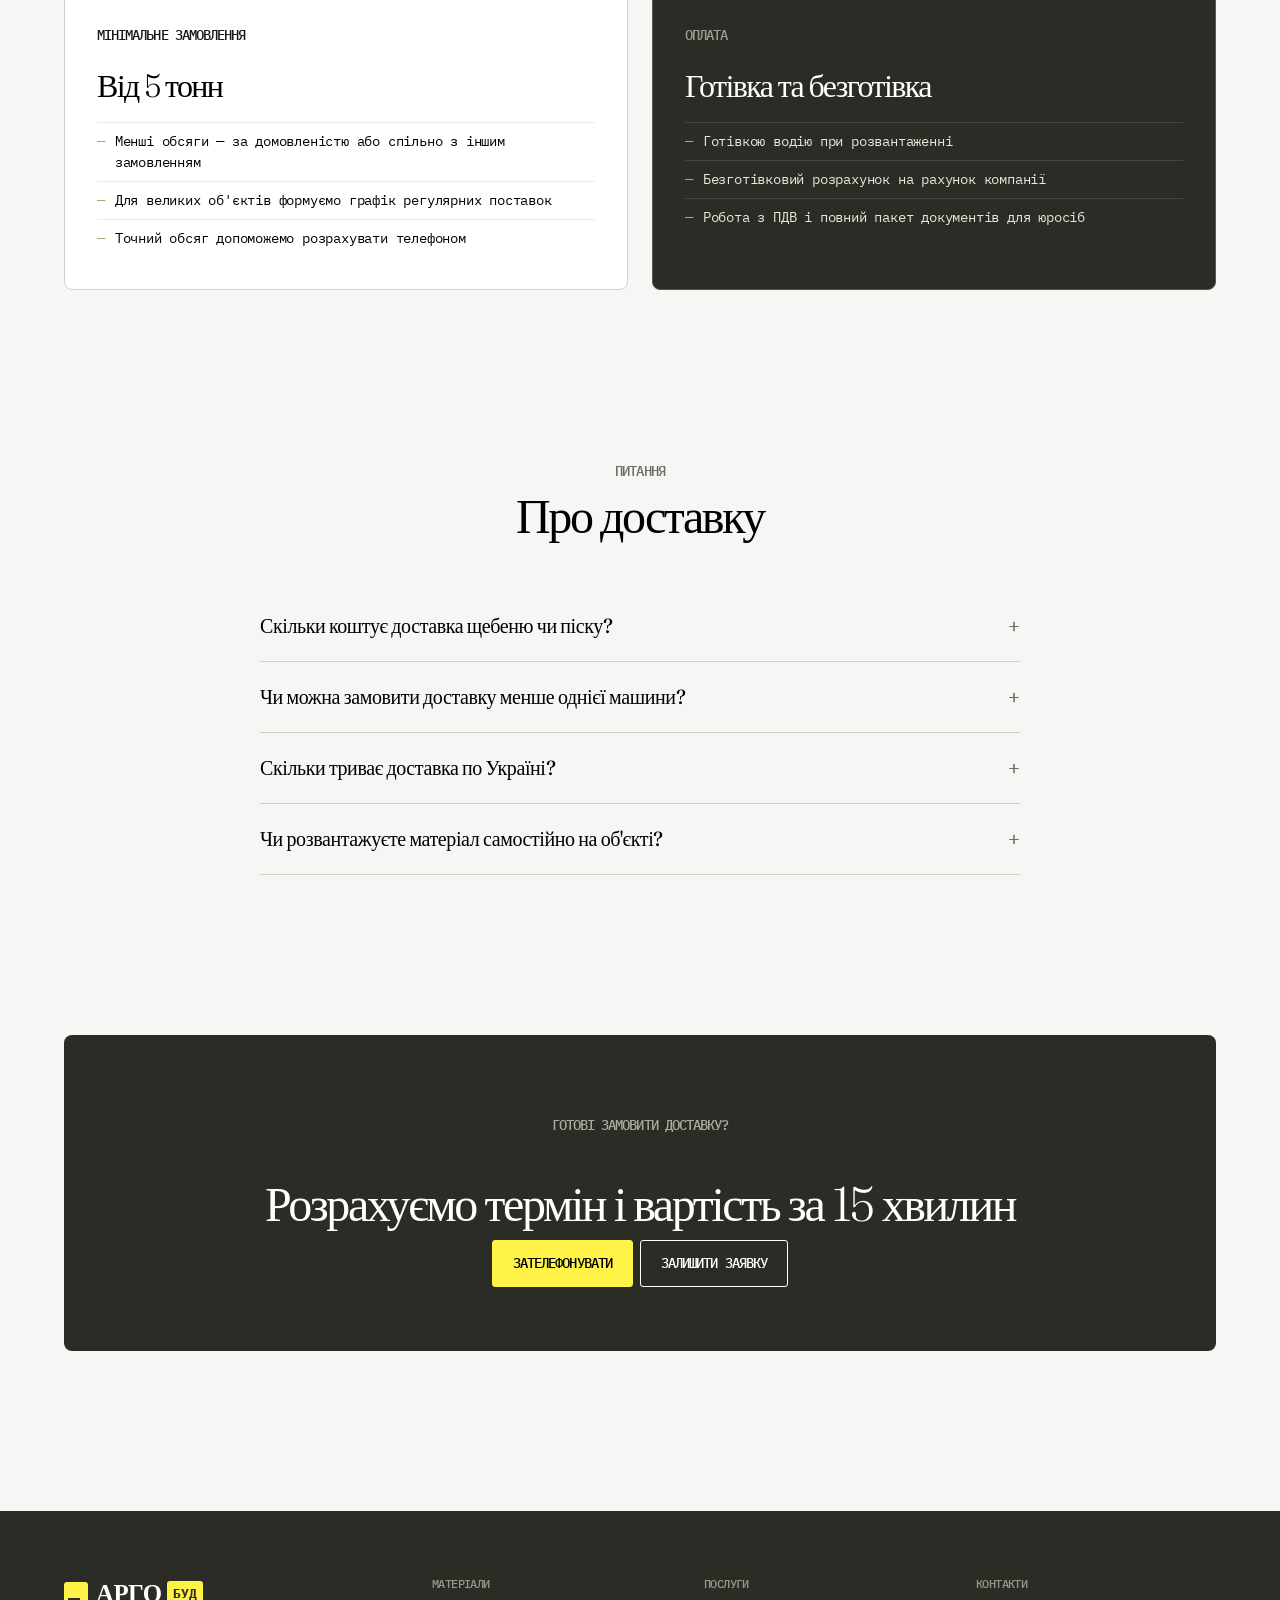
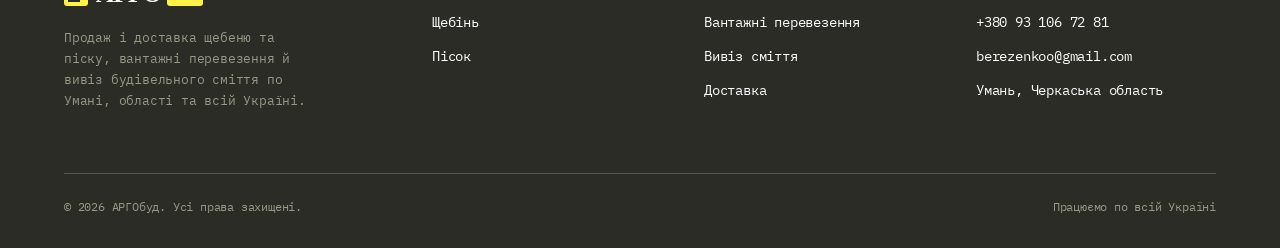
==== commit 45476d26: "fix metategs" ====
--- a/dostavka.html
+++ b/dostavka.html
@@ -3,14 +3,17 @@
 <head>
 <meta charset="UTF-8">
 <meta name="viewport" content="width=device-width, initial-scale=1.0">
-<title>Доставка щебеню та піску по Умані та Україні — терміни, ціна | АРГОбуд</title>
-<meta name="description" content="Терміни доставки щебеню та піску: по Умані і області — того самого дня, по всій Україні — 1-3 робочих дні. Мінімальне замовлення, оплата, розрахунок вартості доставки.">
-<link rel="canonical" href="https://shcheben-prime.ua/dostavka.html">
+<title>Доставка щебеню та піску по Україні — терміни, ціна | АРГОбуд</title>
+<meta name="description" content="Терміни доставки щебеню та піску: по Умані і області — того самого дня, по всій Україні — 1-3 робочих дні. Розрахунок вартості доставки за дзвінком.">
+<link rel="canonical" href="https://argobud.com.ua/dostavka.html">
 <meta property="og:type" content="website">
-<meta property="og:title" content="Доставка щебеню та піску по Умані та Україні — терміни, ціна">
+<meta property="og:title" content="Доставка щебеню та піску по Україні — терміни, ціна">
 <meta property="og:description" content="Терміни доставки: по Умані — того самого дня, по Україні — 1-3 робочих дні.">
-<meta property="og:url" content="https://shcheben-prime.ua/dostavka.html">
+<meta property="og:url" content="https://argobud.com.ua/dostavka.html">
+<meta property="og:image" content="https://argobud.com.ua/img/og-image.jpg">
 <meta property="og:locale" content="uk_UA">
+<meta name="twitter:card" content="summary_large_image">
+<meta name="twitter:image" content="https://argobud.com.ua/img/og-image.jpg">
 <link rel="preconnect" href="https://fonts.googleapis.com">
 <link rel="preconnect" href="https://fonts.gstatic.com" crossorigin>
 <link href="https://fonts.googleapis.com/css2?family=Fraunces:opsz,wght@9..144,300;9..144,400&family=IBM+Plex+Mono:wght@300;400;500&display=swap" rel="stylesheet">
@@ -23,8 +26,8 @@
   "@context": "https://schema.org",
   "@type": "BreadcrumbList",
   "itemListElement": [
-    {"@type": "ListItem", "position": 1, "name": "Головна", "item": "https://shcheben-prime.ua/"},
-    {"@type": "ListItem", "position": 2, "name": "Доставка", "item": "https://shcheben-prime.ua/dostavka.html"}
+    {"@type": "ListItem", "position": 1, "name": "Головна", "item": "https://argobud.com.ua/"},
+    {"@type": "ListItem", "position": 2, "name": "Доставка", "item": "https://argobud.com.ua/dostavka.html"}
   ]
 }
 </script>
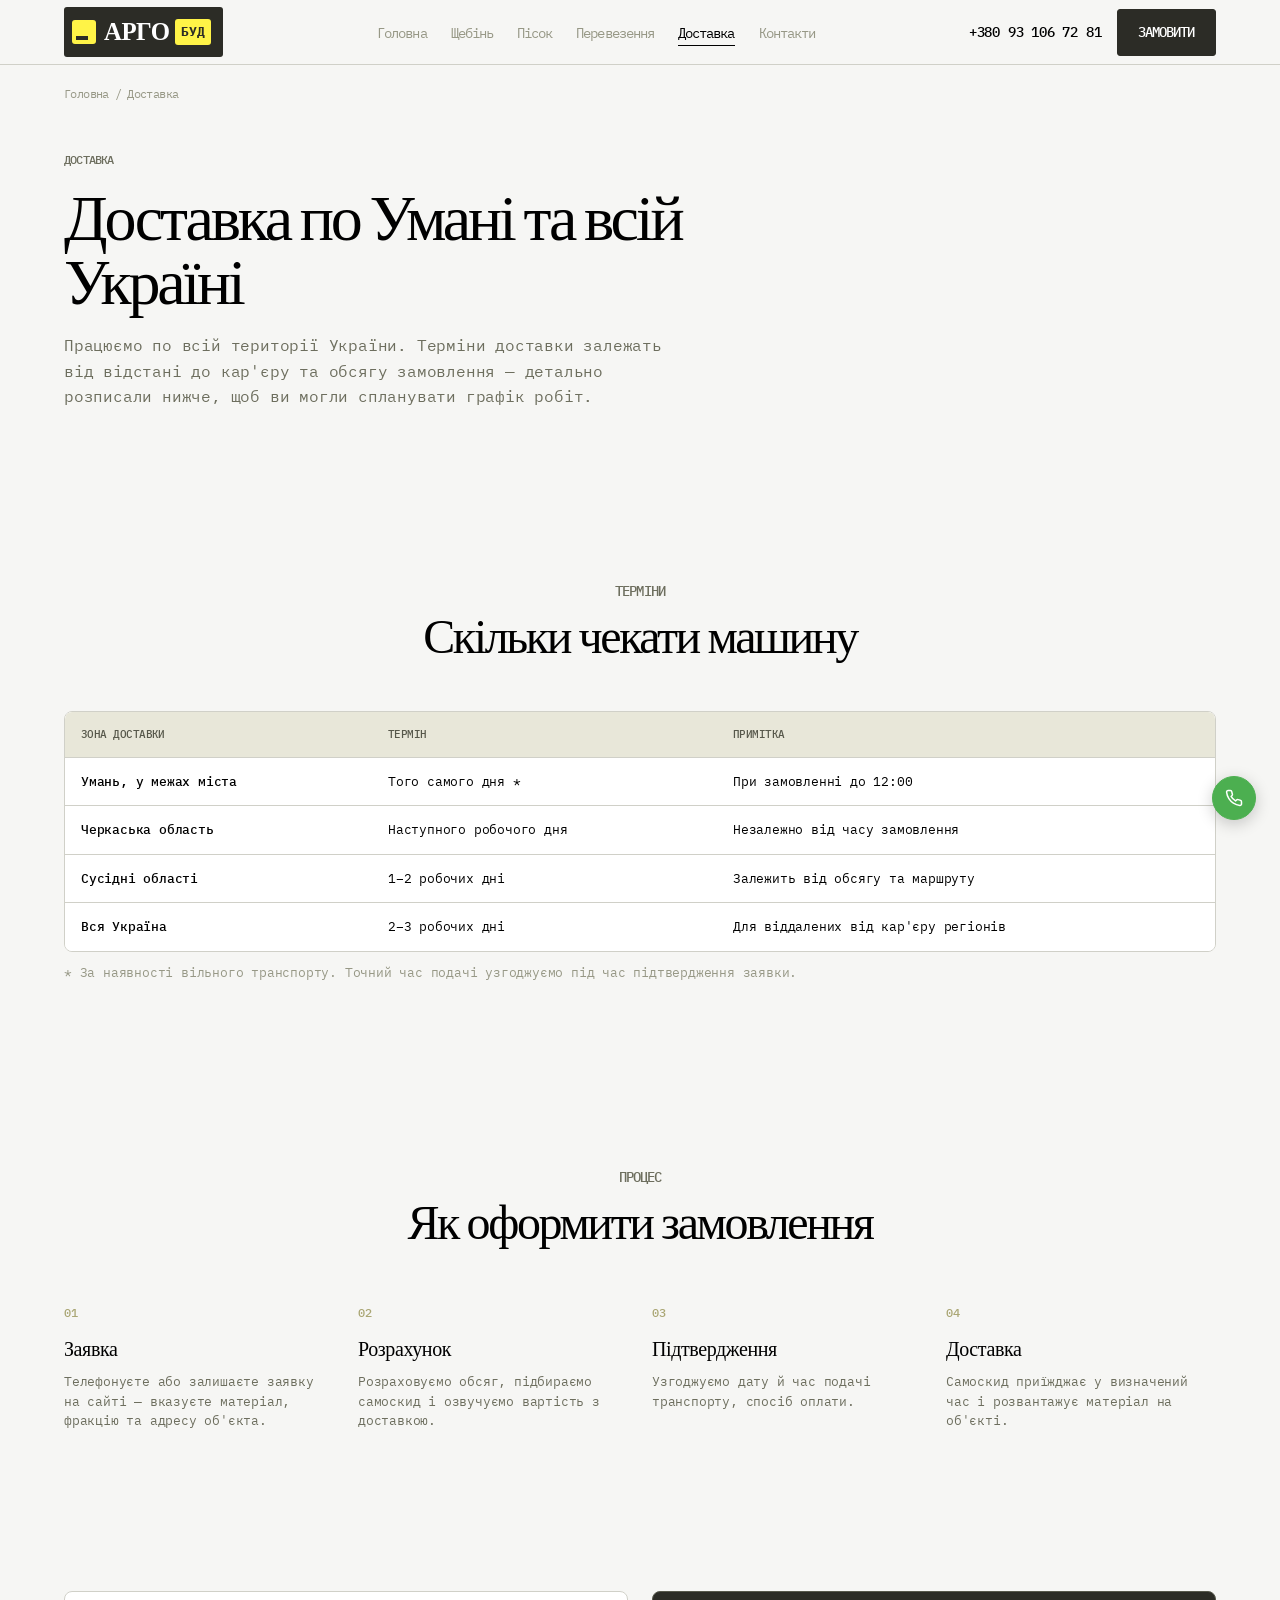
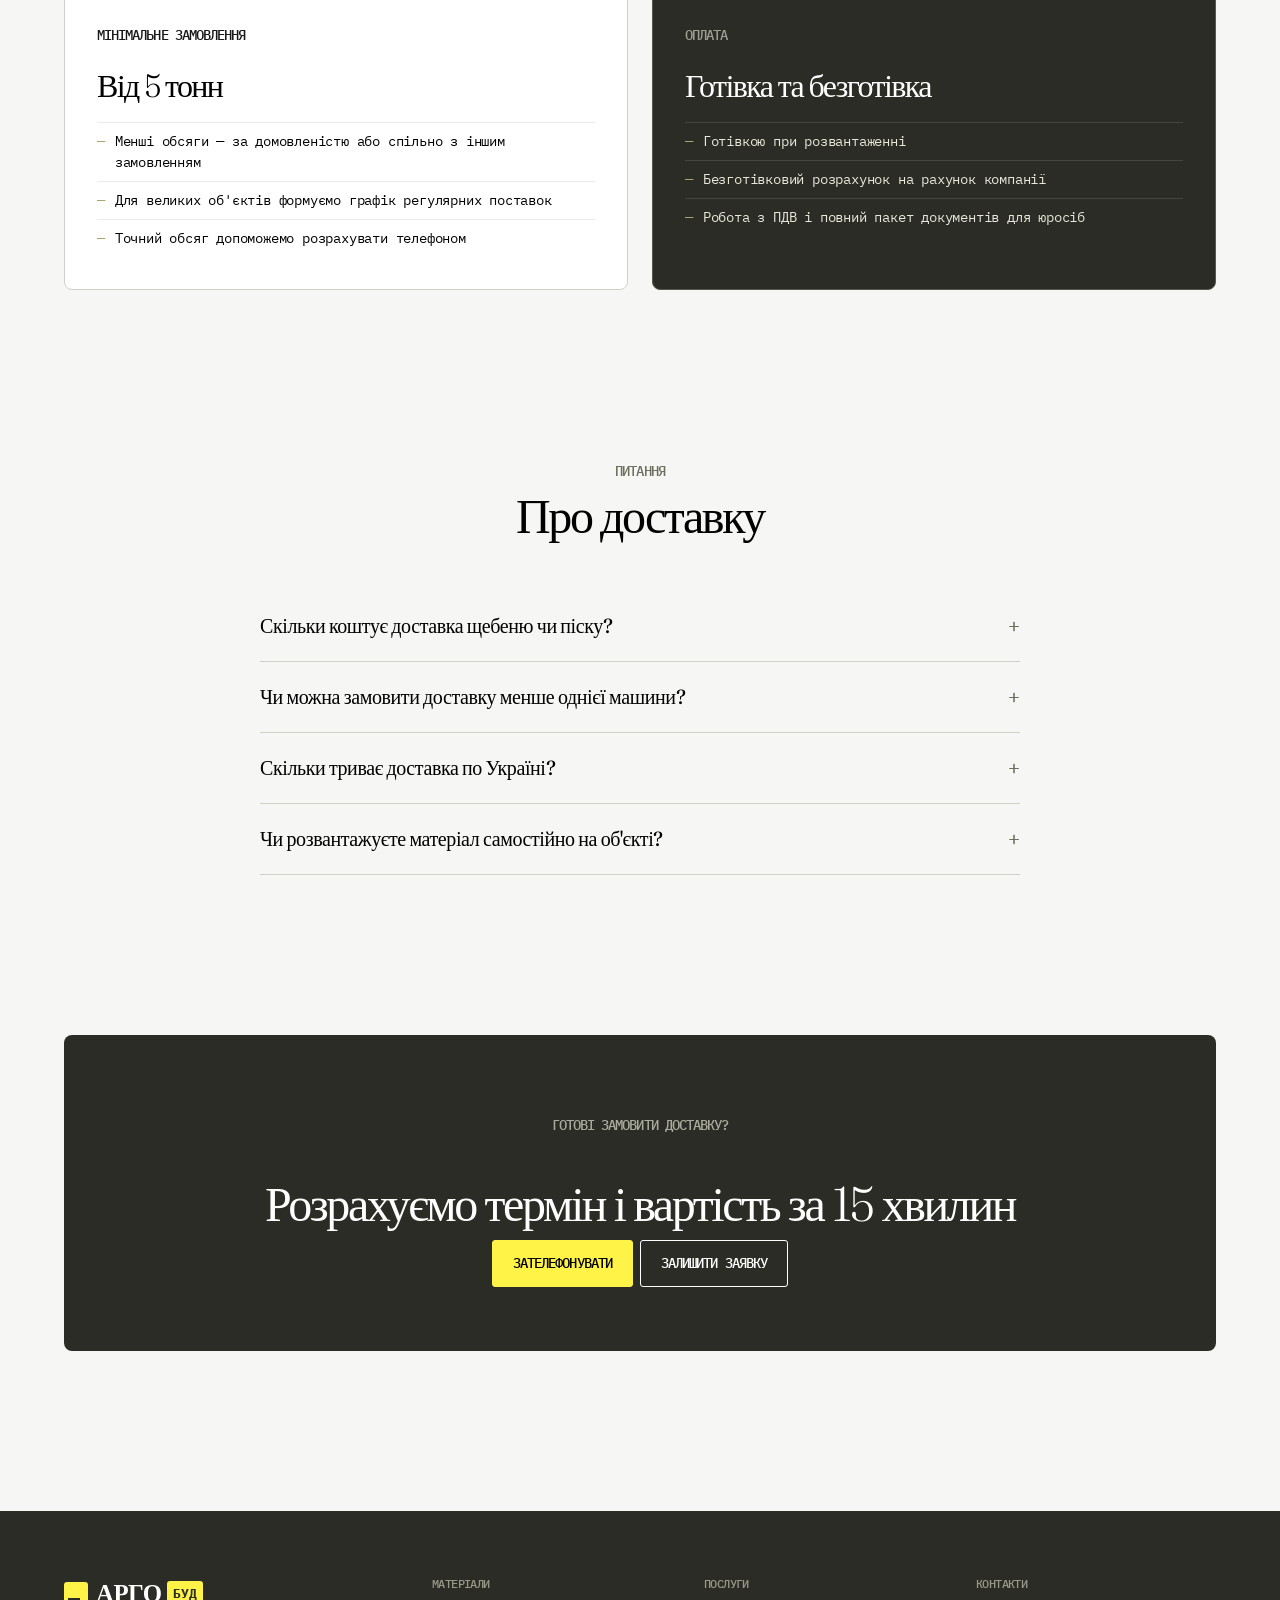
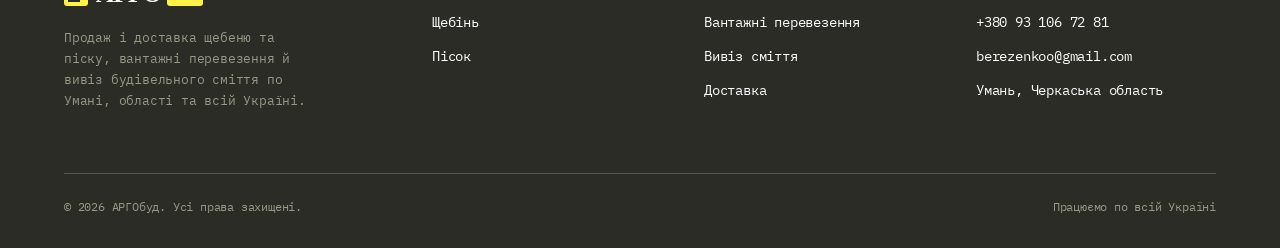
==== commit de76f967: "fix description delivery block" ====
--- a/dostavka.html
+++ b/dostavka.html
@@ -199,7 +199,7 @@
           <p class="eyebrow">ОПЛАТА</p>
           <h3>Готівка та безготівка</h3>
           <ul class="checklist">
-            <li>Готівкою водію при розвантаженні</li>
+            <li>Готівкою при розвантаженні</li>
             <li>Безготівковий розрахунок на рахунок компанії</li>
             <li>Робота з ПДВ і повний пакет документів для юросіб</li>
           </ul>
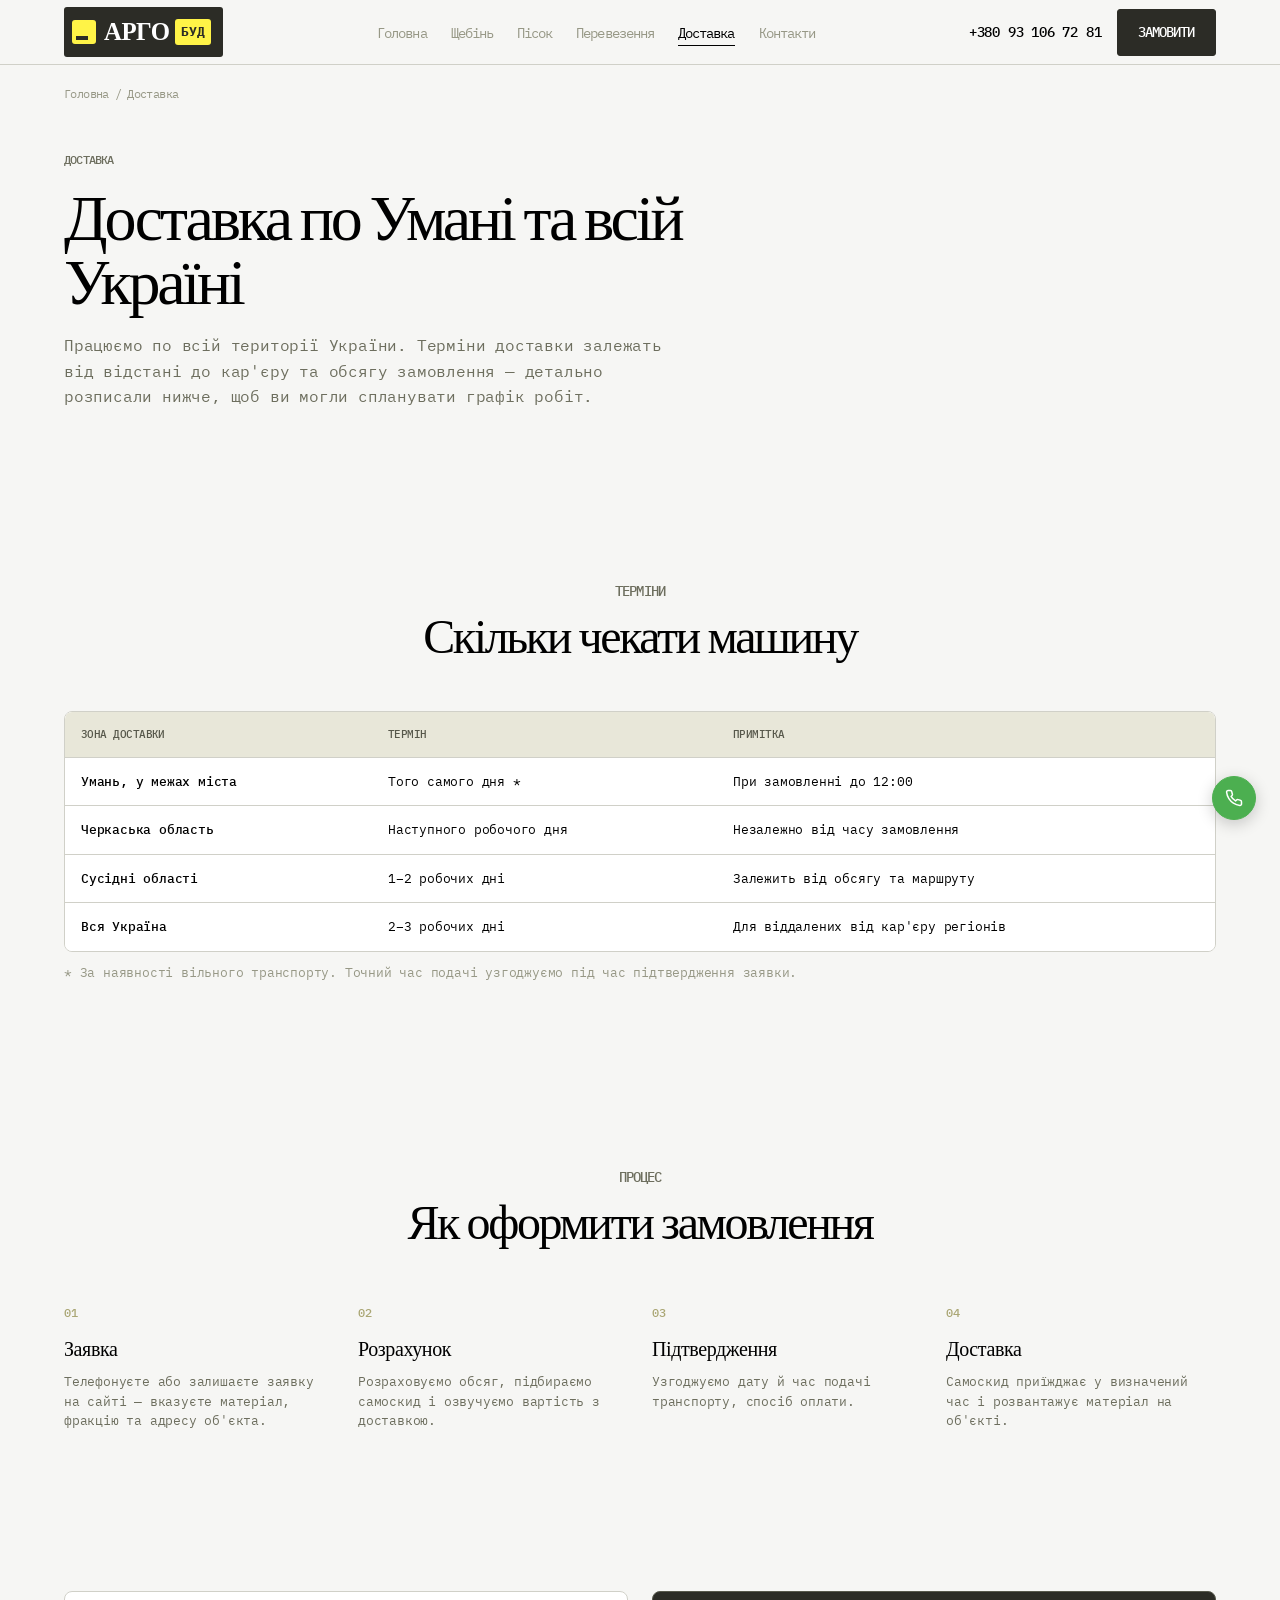
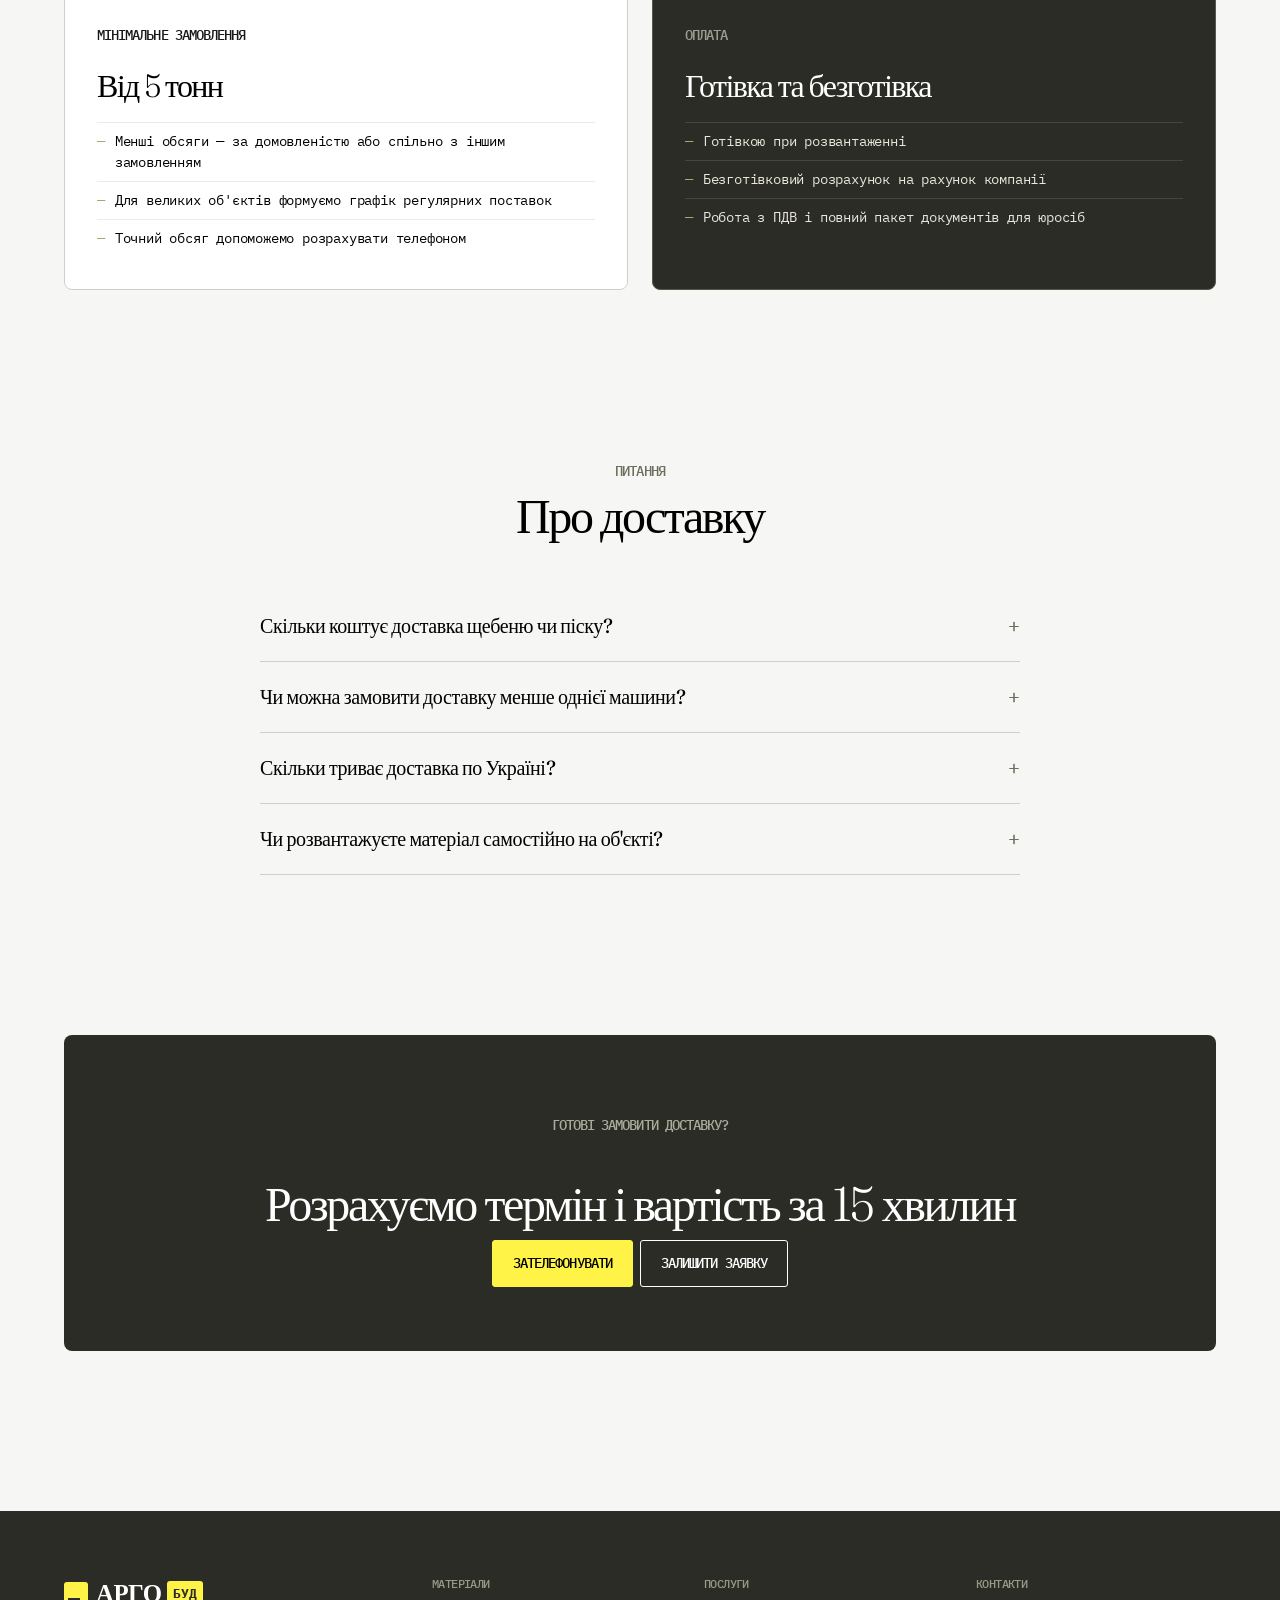
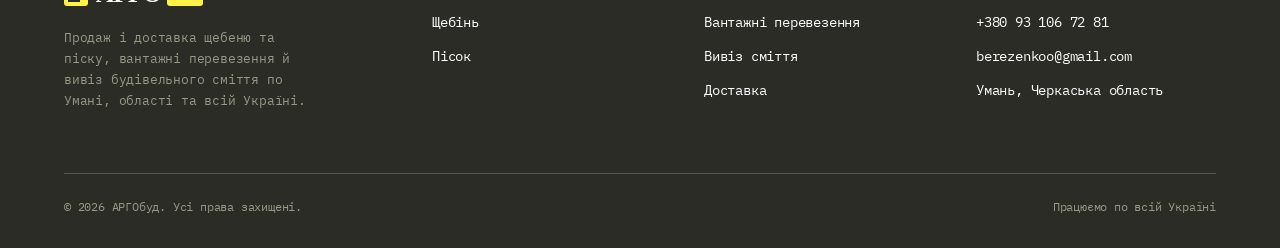
==== commit 7e8b6b6d: "fixed loading google fonts" ====
--- a/dostavka.html
+++ b/dostavka.html
@@ -16,7 +16,9 @@
 <meta name="twitter:image" content="https://argobud.com.ua/img/og-image.jpg">
 <link rel="preconnect" href="https://fonts.googleapis.com">
 <link rel="preconnect" href="https://fonts.gstatic.com" crossorigin>
-<link href="https://fonts.googleapis.com/css2?family=Fraunces:opsz,wght@9..144,300;9..144,400&family=IBM+Plex+Mono:wght@300;400;500&display=swap" rel="stylesheet">
+<link rel="preload" as="style" href="https://fonts.googleapis.com/css2?family=Fraunces:opsz,wght@9..144,300;9..144,400&family=IBM+Plex+Mono:wght@300;400;500&display=swap">
+<link href="https://fonts.googleapis.com/css2?family=Fraunces:opsz,wght@9..144,300;9..144,400&family=IBM+Plex+Mono:wght@300;400;500&display=swap" rel="stylesheet" media="print" onload="this.media='all'">
+<noscript><link href="https://fonts.googleapis.com/css2?family=Fraunces:opsz,wght@9..144,300;9..144,400&family=IBM+Plex+Mono:wght@300;400;500&display=swap" rel="stylesheet"></noscript>
 <link rel="icon" type="image/svg+xml" href="favicon.svg">
 <link rel="icon" type="image/png" sizes="32x32" href="favicon-32.png">
 <link rel="apple-touch-icon" href="apple-touch-icon.png">
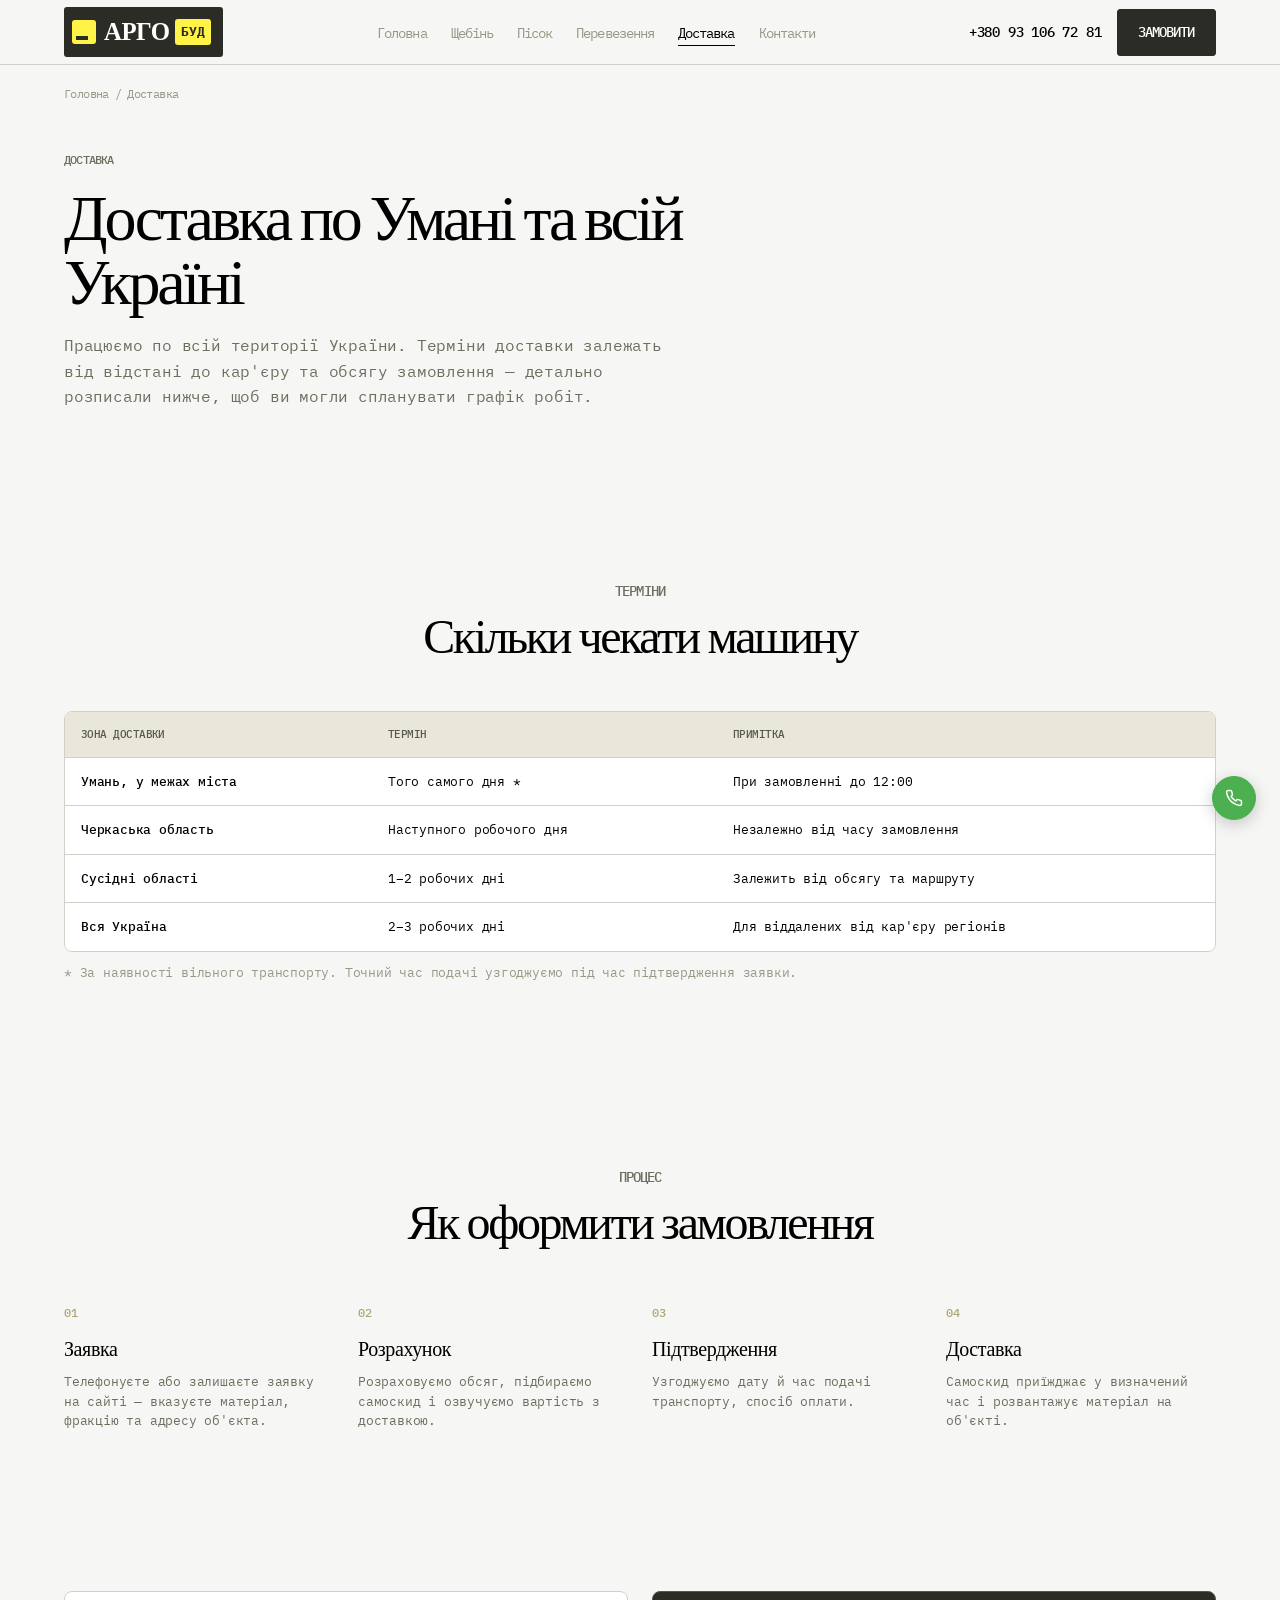
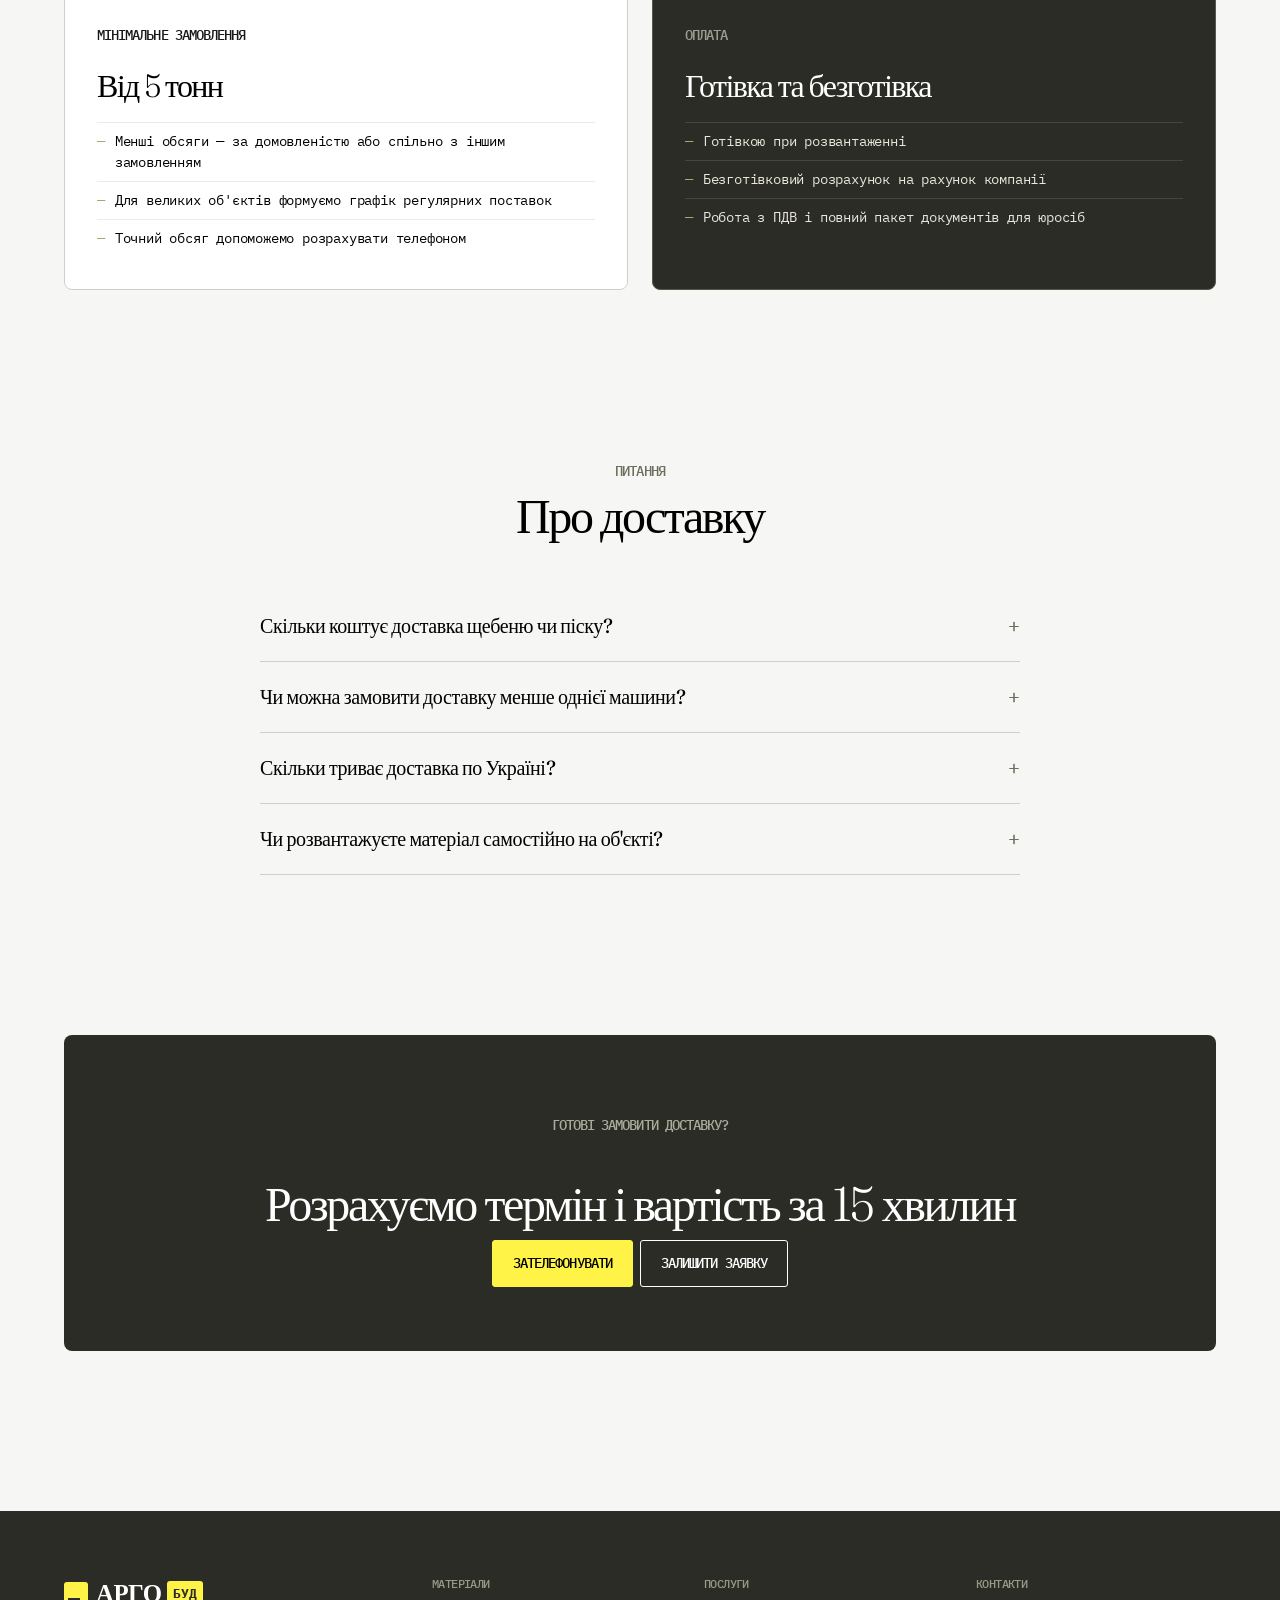
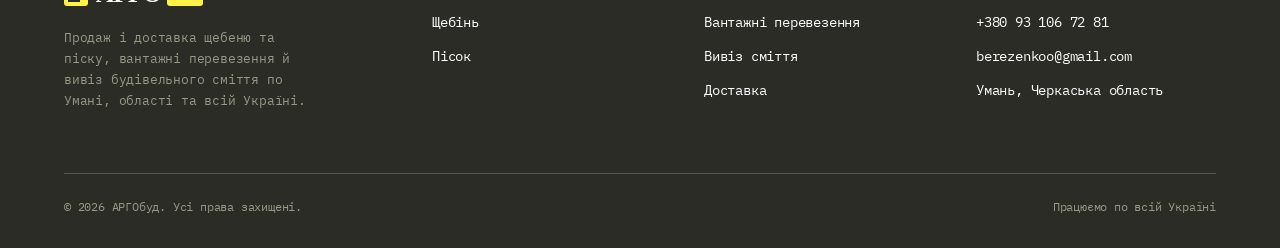
==== commit 2d09c4f0: "Improve image delivery" ====
--- a/dostavka.html
+++ b/dostavka.html
@@ -22,7 +22,7 @@
 <link rel="icon" type="image/svg+xml" href="favicon.svg">
 <link rel="icon" type="image/png" sizes="32x32" href="favicon-32.png">
 <link rel="apple-touch-icon" href="apple-touch-icon.png">
-<link rel="stylesheet" href="css/style.css">
+<link rel="stylesheet" href="css/style.min.css">
 <script type="application/ld+json">
 {
   "@context": "https://schema.org",
@@ -166,19 +166,19 @@
       </div>
       <div class="steps" data-reveal-group>
         <div class="step">
-          <h4>Заявка</h4>
+          <h3>Заявка</h3>
           <p>Телефонуєте або залишаєте заявку на сайті — вказуєте матеріал, фракцію та адресу об'єкта.</p>
         </div>
         <div class="step">
-          <h4>Розрахунок</h4>
+          <h3>Розрахунок</h3>
           <p>Розраховуємо обсяг, підбираємо самоскид і озвучуємо вартість з доставкою.</p>
         </div>
         <div class="step">
-          <h4>Підтвердження</h4>
+          <h3>Підтвердження</h3>
           <p>Узгоджуємо дату й час подачі транспорту, спосіб оплати.</p>
         </div>
         <div class="step">
-          <h4>Доставка</h4>
+          <h3>Доставка</h3>
           <p>Самоскид приїжджає у визначений час і розвантажує матеріал на об'єкті.</p>
         </div>
       </div>
@@ -260,14 +260,14 @@
         <p>Продаж і доставка щебеню та піску, вантажні перевезення й вивіз будівельного сміття по Умані, області та всій Україні.</p>
       </div>
       <div class="footer-col">
-        <h5>Матеріали</h5>
+        <h3>Матеріали</h3>
         <ul>
           <li><a href="shcheben.html">Щебінь</a></li>
           <li><a href="pisok.html">Пісок</a></li>
         </ul>
       </div>
       <div class="footer-col">
-        <h5>Послуги</h5>
+        <h3>Послуги</h3>
         <ul>
           <li><a href="poslugy.html">Вантажні перевезення</a></li>
           <li><a href="poslugy.html#smittya">Вивіз сміття</a></li>
@@ -275,7 +275,7 @@
         </ul>
       </div>
       <div class="footer-col">
-        <h5>Контакти</h5>
+        <h3>Контакти</h3>
         <ul>
           <li><a href="tel:+380931067281">+380 93 106 72 81</a></li>
           <li><a href="mailto:berezenkoo@gmail.com">berezenkoo@gmail.com</a></li>
--- a/css/style.min.css
+++ b/css/style.min.css
@@ -0,0 +1 @@
+:root{--color-vellum:#f6f6f4;--color-paper:#ffffff;--color-ink:#000000;--color-carbon:#2c2c26;--color-ash:#d0d0c8;--color-olive-char:#57584b;--color-lichen:#6d6e5e;--color-sage:#979886;--color-moss:#aaab9c;--color-bone:#e8e7d9;--color-yellow:#fff347;--color-khaki:#aaa674;--font-serif:'Fraunces',ui-serif,Georgia,Cambria,"Times New Roman",Times,serif;--font-mono:'IBM Plex Mono',ui-monospace,SFMono-Regular,Menlo,Monaco,Consolas,monospace;--spacing-4:4px;--spacing-8:8px;--spacing-12:12px;--spacing-16:16px;--spacing-24:24px;--spacing-32:32px;--spacing-64:64px;--spacing-80:80px;--spacing-128:128px;--radius-sm:3px;--radius-lg:8px;--page-max-width:1200px;--ease-out:cubic-bezier(0.16,1,0.3,1);--ease-in-out:cubic-bezier(0.65,0,0.35,1)}*{box-sizing:border-box}.visually-hidden{position:absolute;left:-9999px;top:auto;width:1px;height:1px;overflow:hidden}.back-to-top{position:fixed;right:24px;bottom:24px;z-index:60;width:44px;height:44px;display:flex;align-items:center;justify-content:center;background:var(--color-carbon);color:#ffffff;border:1px solid var(--color-carbon);border-radius:var(--radius-sm);cursor:pointer;opacity:0;transform:translateY(12px);pointer-events:none;transition:opacity 0.35s var(--ease-out),transform 0.35s var(--ease-out),background-color 0.3s var(--ease-out)}.back-to-top.is-visible{opacity:1;transform:translateY(0);pointer-events:auto}.back-to-top:hover{background:#1c1c17}.back-to-top svg{width:18px;height:18px}@media (max-width:600px){.back-to-top{right:16px;bottom:16px;width:40px;height:40px}}.call-fab{position:fixed;right:24px;bottom:80px;z-index:60;width:44px;height:44px;display:flex;align-items:center;justify-content:center;background:#4caf50;color:#fff;border:1px solid #4caf50;border-radius:50%;cursor:pointer;box-shadow:0 4px 16px rgba(0,0,0,0.2);transition:transform 0.3s var(--ease-out);overflow:visible}.call-fab:hover{transform:scale(1.08)}.call-fab svg{width:18px;height:18px}.call-fab::after{content:"";position:absolute;inset:0;border-radius:50%;pointer-events:none;border:2px solid rgba(76,175,80,0.6);animation:call-fab-pulse 1.15s ease-out 3}@keyframes call-fab-pulse{0%{transform:scale(1);opacity:1}100%{transform:scale(1.5);opacity:0}}@media (max-width:600px){.call-fab{right:16px;bottom:68px;width:40px;height:40px}.call-fab svg{width:16px;height:16px}}.visually-hidden:focus{position:fixed;left:16px;top:16px;width:auto;height:auto;z-index:1000;background:var(--color-carbon);color:#ffffff;padding:10px 16px;border-radius:var(--radius-sm);font-family:var(--font-mono);font-size:14px}html{scroll-behavior:smooth}body{margin:0;background:var(--color-vellum);color:var(--color-ink);font-family:var(--font-mono);font-size:16px;line-height:1.5;letter-spacing:-0.0125em;-webkit-font-smoothing:antialiased}img{max-width:100%;display:block}a{color:inherit;text-decoration:none}.wrap{max-width:var(--page-max-width);margin:0 auto;padding:0 24px}h1,h2,h3,h4{font-family:var(--font-serif);font-weight:300;letter-spacing:-0.05em;margin:0;color:var(--color-ink)}section{padding:var(--spacing-80) 0}section + section{border-top:none}.eyebrow{font-family:var(--font-mono);font-size:12px;font-weight:500;letter-spacing:-0.067em;text-transform:uppercase;color:var(--color-lichen);margin:0 0 16px}.section-header{text-align:center;max-width:640px;margin:0 auto 48px}.section-header h2{font-size:48px;line-height:1.13;margin-top:8px}.section-header p{font-family:var(--font-mono);font-size:14px;line-height:1.33;color:var(--color-lichen);max-width:480px;margin:12px auto 0}.section-header.left{text-align:left;margin:0 0 48px}.btn{display:inline-flex;align-items:center;justify-content:center;gap:8px;font-family:var(--font-mono);font-size:14px;font-weight:500;letter-spacing:-0.067em;padding:12px 20px;border-radius:var(--radius-sm);border:1px solid var(--color-ink);cursor:pointer;white-space:nowrap;transition:transform 0.45s var(--ease-out),background-color 0.3s var(--ease-out),color 0.3s var(--ease-out),border-color 0.3s var(--ease-out),opacity 0.3s var(--ease-out);will-change:transform}.btn:hover{transform:translateY(-2px)}.btn:active{transform:translateY(0) scale(0.97);transition-duration:0.15s}.btn-filled{background:var(--color-carbon);color:#ffffff;border-color:var(--color-carbon)}.btn-filled:hover{background:#1c1c17}.btn-ghost{background:transparent;color:var(--color-ink);border-color:var(--color-ink)}.btn-ghost:hover{background:var(--color-ink);color:#ffffff}.btn-cluster{display:flex;gap:8px;flex-wrap:wrap}.nav{position:sticky;top:0;z-index:50;background:var(--color-vellum);border-bottom:1px solid var(--color-ash);transition:background-color 0.4s var(--ease-out),border-color 0.4s var(--ease-out),backdrop-filter 0.4s var(--ease-out),box-shadow 0.4s var(--ease-out)}.nav.is-scrolled{background:rgba(246,246,244,0.72);backdrop-filter:blur(14px) saturate(160%);-webkit-backdrop-filter:blur(14px) saturate(160%);border-bottom-color:var(--color-ash)}.nav-inner{height:64px;display:flex;align-items:center;justify-content:space-between;gap:16px}.logo{display:flex;align-items:center;font-size:16px;background:var(--color-carbon);border-radius:var(--radius-sm);padding:6px 12px 6px 8px}.logo-mark{width:24px;height:24px;border-radius:var(--radius-sm);background:var(--color-yellow);position:relative;flex-shrink:0;transition:transform 0.5s var(--ease-out)}.logo:hover .logo-mark{transform:rotate(-8deg) scale(1.06)}.logo-big{font-family:var(--font-serif);font-size:1.55em;font-weight:600;letter-spacing:-0.02em;margin-left:8px;color:#ffffff}.logo-small{font-family:var(--font-mono);font-size:0.8em;font-weight:700;letter-spacing:0.02em;text-transform:uppercase;color:var(--color-carbon);background:var(--color-yellow);border-radius:3px;padding:3px 6px;margin-left:5px;align-self:center}.logo-mark::after{content:"";position:absolute;left:4px;bottom:4px;width:12px;height:4px;background:var(--color-carbon)}.nav-links{display:flex;gap:24px;list-style:none;margin:0;padding:0}.nav-links a{font-size:14px;color:var(--color-sage);letter-spacing:-0.067em;position:relative;transition:color 0.3s var(--ease-out)}.nav-links a::after{content:"";position:absolute;left:0;right:100%;bottom:-4px;height:1px;background:var(--color-ink);transition:right 0.35s var(--ease-out)}.nav-links a:hover,.nav-links a[aria-current="page"]{color:var(--color-ink)}.nav-links a:hover::after,.nav-links a[aria-current="page"]::after{right:0}.nav-right{display:flex;align-items:center;gap:16px}.nav-phone{font-size:14px;font-weight:500;color:var(--color-ink);transition:opacity 0.3s var(--ease-out)}.nav-phone:hover{opacity:0.6}.nav-toggle{display:none;flex-direction:column;align-items:center;justify-content:center;gap:5px;width:36px;height:36px;padding:0;background:transparent;border:1px solid var(--color-ash);border-radius:var(--radius-sm);cursor:pointer;flex-shrink:0}.nav-toggle span{display:block;width:16px;height:1.5px;background:var(--color-ink);transition:transform 0.3s var(--ease-out),opacity 0.3s var(--ease-out)}.nav-toggle[aria-expanded="true"] span:nth-child(1){transform:translateY(6.5px) rotate(45deg)}.nav-toggle[aria-expanded="true"] span:nth-child(2){opacity:0}.nav-toggle[aria-expanded="true"] span:nth-child(3){transform:translateY(-6.5px) rotate(-45deg)}.mobile-menu{display:none;position:fixed;top:65px;left:0;right:0;z-index:49;max-height:calc(100vh - 65px);overflow-y:auto;background:var(--color-vellum);border-bottom:1px solid var(--color-ash);padding:8px 24px 32px;flex-direction:column;gap:8px;opacity:0;transform:translateY(-10px);pointer-events:none;transition:opacity 0.3s var(--ease-out),transform 0.3s var(--ease-out)}.mobile-menu.is-open{opacity:1;transform:translateY(0);pointer-events:auto}.mobile-menu-links{list-style:none;margin:0;padding:0}.mobile-menu-links li{border-top:1px solid var(--color-ash)}.mobile-menu-links li:first-child{border-top:none}.mobile-menu-links a{display:block;padding:16px 4px;font-family:var(--font-serif);font-weight:400;font-size:22px;letter-spacing:-0.02em;color:var(--color-ink)}.mobile-menu-links a[aria-current="page"]{color:var(--color-lichen)}.mobile-menu-phone{display:block;margin-top:16px;font-family:var(--font-mono);font-size:15px;font-weight:500;color:var(--color-ink)}.mobile-menu .btn{width:100%;margin-top:16px}body.menu-open{overflow:hidden}.hero{padding-top:var(--spacing-64);text-align:center;overflow:hidden}.hero h1{font-size:96px;line-height:0.94;letter-spacing:-0.05em;margin:16px auto 0;max-width:900px}.hero .lede{font-family:var(--font-mono);font-size:16px;color:var(--color-lichen);max-width:560px;margin:24px auto 0;line-height:1.5}.hero .btn-cluster{justify-content:center;margin-top:32px}.accent-bars{display:flex;align-items:center;gap:8px;justify-content:center;margin:40px 0 0}.accent-bars span{display:block;transform-origin:left center}.bar-black{height:2px;width:60px;background:var(--color-ink)}.bar-yellow{height:4px;width:90px;background:var(--color-yellow)}.bar-black-sm{height:2px;width:32px;background:var(--color-ink)}.trust-strip{display:flex;justify-content:center;gap:24px;margin-top:64px;padding:32px 0;border-top:1px solid var(--color-ash);border-bottom:1px solid var(--color-ash)}.trust-item{flex:1 1 0;max-width:220px}.trust-item{text-align:center}.trust-item .num{font-family:var(--font-serif);font-weight:300;font-size:48px;letter-spacing:-0.03em;font-variant-numeric:tabular-nums}.trust-item .label{font-size:12px;color:var(--color-lichen);letter-spacing:-0.067em;text-transform:uppercase;margin-top:4px}.grid{display:grid;gap:24px}.grid-3{grid-template-columns:repeat(3,1fr)}.grid-2{grid-template-columns:repeat(2,1fr)}.grid-4{grid-template-columns:repeat(4,1fr)}.card{background:var(--color-paper);border:1px solid var(--color-ash);border-radius:var(--radius-lg);padding:24px;transition:transform 0.5s var(--ease-out),border-color 0.5s var(--ease-out)}.card:hover{transform:translateY(-6px);border-color:var(--color-olive-char)}.card-swatch{display:block;width:100%;height:140px;object-fit:cover;border-radius:var(--radius-sm);margin-bottom:20px;border:1px solid var(--color-ash);filter:grayscale(15%) contrast(1.02);transition:transform 0.8s var(--ease-out),filter 0.5s var(--ease-out)}.card:hover .card-swatch{transform:scale(1.04);filter:grayscale(0%) contrast(1.05)}.card-swatch.is-placeholder{position:relative;overflow:hidden;object-fit:initial;background:var(--color-bone)}.card-swatch.is-placeholder::after{content:"";position:absolute;inset:0;background-image:radial-gradient(currentColor 1.2px,transparent 1.2px);background-size:8px 8px;opacity:0.5}.panel-photo{display:block;width:100%;height:180px;object-fit:cover;border-radius:var(--radius-sm);margin-bottom:20px;border:1px solid var(--color-ash);filter:grayscale(10%);transition:transform 0.9s var(--ease-out),filter 0.5s var(--ease-out)}.panel-dark .panel-photo{border-color:var(--color-olive-char)}.split > div:hover .panel-photo{transform:scale(1.03);filter:grayscale(0%)}.section-photo{width:100%;height:260px;object-fit:cover;border-radius:var(--radius-lg);border:1px solid var(--color-ash);margin-bottom:32px;filter:grayscale(10%)}.photo-credit{font-size:11px;color:var(--color-sage);text-align:right;margin-top:-20px;margin-bottom:24px}.photo-credit a{color:var(--color-sage);border-bottom:1px dotted var(--color-sage)}.photo-credit a:hover{color:var(--color-lichen)}.card h3{font-size:24px;line-height:1;margin-bottom:4px}.card .tag{display:inline-block;font-family:var(--font-mono);font-size:12px;font-weight:500;letter-spacing:-0.067em;color:var(--color-lichen);background:var(--color-bone);border:1px solid var(--color-khaki);border-radius:var(--radius-sm);padding:4px 8px;margin-bottom:12px}.card p{font-family:var(--font-mono);font-size:14px;line-height:1.5;color:var(--color-lichen);margin:8px 0 0}.messenger-line{display:flex;align-items:center;flex-wrap:wrap;gap:8px;margin-top:12px !important}.messenger-icon{display:inline-flex;align-items:center;justify-content:center;width:28px;height:28px;border-radius:50%;background:var(--color-bone);border:1px solid var(--color-khaki);color:var(--color-ink);transition:background-color 0.3s var(--ease-out),transform 0.3s var(--ease-out)}.messenger-icon svg{width:15px;height:15px}.messenger-icon:hover{background:var(--color-khaki);transform:translateY(-2px)}.card .specs{list-style:none;padding:0;margin:16px 0 0;border-top:1px solid var(--color-ash);padding-top:12px}.card .specs li{display:flex;justify-content:space-between;font-size:13px;color:var(--color-olive-char);padding:4px 0}.card .specs li span:last-child{color:var(--color-ink);font-weight:500}.card-link{display:inline-block;margin-top:16px;font-size:13px;font-weight:500;color:var(--color-ink);border-bottom:1px solid var(--color-ink);transition:gap 0.3s var(--ease-out),opacity 0.3s var(--ease-out)}.card-link:hover{opacity:0.6}.split{display:grid;grid-template-columns:1fr 1fr;gap:24px;align-items:stretch}.split .panel-light{background:var(--color-paper);border:1px solid var(--color-ash);border-radius:var(--radius-lg);padding:32px;transition:transform 0.5s var(--ease-out),border-color 0.5s var(--ease-out)}.split .panel-light:hover{transform:translateY(-4px);border-color:var(--color-olive-char)}.split .panel-dark{background:var(--color-carbon);color:var(--color-bone);border-radius:var(--radius-lg);border:1px solid var(--color-olive-char);padding:32px;transition:transform 0.5s var(--ease-out)}.split .panel-dark:hover{transform:translateY(-4px)}.panel-dark h3{color:#ffffff}.panel-dark .card-link{color:#ffffff;border-bottom-color:#ffffff}.panel-dark .eyebrow{color:var(--color-moss)}.split h3{font-size:32px;margin-bottom:12px}.split p{font-family:var(--font-mono);font-size:14px;line-height:1.6;color:inherit;opacity:0.9;margin:0 0 16px}.checklist{list-style:none;padding:0;margin:0}.checklist li{font-size:14px;padding:8px 0;border-top:1px solid rgba(0,0,0,0.08);display:flex;gap:10px}.panel-dark .checklist li{border-top-color:rgba(255,255,255,0.12)}.checklist li::before{content:"—";color:var(--color-khaki);flex-shrink:0}.steps{display:grid;grid-template-columns:repeat(4,1fr);gap:24px;counter-reset:step}.step{position:relative;padding-top:8px}.step::before{counter-increment:step;content:counter(step,decimal-leading-zero);font-family:var(--font-mono);font-size:12px;font-weight:500;color:var(--color-khaki);display:block;margin-bottom:12px}.step h3{font-size:20px;font-family:var(--font-serif);font-weight:400;letter-spacing:-0.02em;margin-bottom:8px}.step p{font-family:var(--font-mono);font-size:13px;color:var(--color-lichen);line-height:1.5;margin:0}.table-wrap{overflow-x:auto;border:1px solid var(--color-ash);border-radius:var(--radius-lg)}table{width:100%;border-collapse:collapse;font-family:var(--font-mono);font-size:13px;min-width:640px;background:var(--color-paper)}th,td{text-align:left;padding:14px 16px;border-bottom:1px solid var(--color-ash)}thead th{background:var(--color-bone);font-weight:500;text-transform:uppercase;font-size:11px;letter-spacing:-0.05em;color:var(--color-olive-char)}tbody tr{transition:background-color 0.3s var(--ease-out)}tbody tr:hover{background-color:var(--color-vellum)}tbody tr:last-child td{border-bottom:none}td.good{color:var(--color-ink)}td strong{font-weight:500}.faq{max-width:760px;margin:0 auto}.faq details{border-bottom:1px solid var(--color-ash);padding:20px 0}.faq summary{cursor:pointer;font-family:var(--font-serif);font-size:20px;font-weight:400;letter-spacing:-0.02em;list-style:none;display:flex;justify-content:space-between;align-items:center;transition:opacity 0.3s var(--ease-out)}.faq summary:hover{opacity:0.6}.faq summary::-webkit-details-marker{display:none}.faq summary::after{content:"+";font-family:var(--font-mono);color:var(--color-lichen);font-size:20px;flex-shrink:0;margin-left:16px;display:inline-block;transition:transform 0.35s var(--ease-out)}.faq details[open] summary::after{content:"+";transform:rotate(135deg)}.faq .a{font-family:var(--font-mono);font-size:14px;line-height:1.6;color:var(--color-lichen);margin-top:12px;max-width:640px;animation:faq-in 0.4s var(--ease-out)}@keyframes faq-in{from{opacity:0;transform:translateY(-6px)}to{opacity:1;transform:translateY(0)}}.cta-band{background:var(--color-carbon);border-radius:var(--radius-lg);padding:64px;text-align:center}.cta-band h2{color:#ffffff;font-size:48px}.cta-band p{font-family:var(--font-mono);color:var(--color-sage);font-size:14px;margin:16px 0 32px}.cta-band .btn-cluster{justify-content:center}.cta-band .btn-ghost{border-color:#ffffff;color:#ffffff}.cta-band .btn-ghost:hover{background:#ffffff;color:var(--color-carbon)}.breadcrumbs{font-family:var(--font-mono);font-size:12px;color:var(--color-sage);letter-spacing:-0.05em;padding:20px 0 0}.breadcrumbs a{color:var(--color-sage);transition:color 0.3s var(--ease-out)}.breadcrumbs a:hover{color:var(--color-ink)}.breadcrumbs span{margin:0 6px}.page-hero{padding:24px 0 64px}.page-hero .eyebrow{text-align:left;margin-top:24px}.page-hero h1{font-size:64px;line-height:1;text-align:left;max-width:760px}.page-hero .lede{font-family:var(--font-mono);font-size:16px;color:var(--color-lichen);max-width:620px;margin-top:20px;text-align:left;line-height:1.6}footer{background:var(--color-carbon);color:#ffffff;padding:64px 0 32px;margin-top:80px}.footer-grid{display:grid;grid-template-columns:1.4fr 1fr 1fr 1fr;gap:32px}.footer-brand .logo{color:#ffffff;background:transparent;padding:0}.footer-brand p{font-family:var(--font-mono);font-size:13px;color:var(--color-sage);line-height:1.6;margin-top:16px;max-width:260px}.footer-col h3{font-family:var(--font-mono);font-size:12px;font-weight:500;text-transform:uppercase;letter-spacing:-0.05em;color:var(--color-sage);margin:0 0 16px}.footer-col ul{list-style:none;margin:0;padding:0}.footer-col li{margin-bottom:10px}.footer-col a{font-size:14px;color:#ffffff;transition:color 0.3s var(--ease-out)}.footer-col a:hover{color:var(--color-yellow)}.footer-bottom{margin-top:48px;padding-top:24px;border-top:1px solid var(--color-olive-char);display:flex;justify-content:space-between;font-size:12px;color:var(--color-sage);flex-wrap:wrap;gap:8px}.mt-0{margin-top:0}.text-center{text-align:center}.badge-row{display:flex;gap:8px;flex-wrap:wrap;justify-content:center;margin-top:24px}.badge{font-family:var(--font-mono);font-size:12px;font-weight:500;color:var(--color-lichen);background:var(--color-bone);border:1px solid var(--color-khaki);border-radius:var(--radius-sm);padding:4px 10px;transition:transform 0.4s var(--ease-out),background-color 0.3s var(--ease-out)}.badge:hover{transform:translateY(-2px);background:var(--color-ash)}[data-reveal]{opacity:0;transform:translateY(28px);transition:opacity 0.9s var(--ease-out),transform 0.9s var(--ease-out);transition-delay:var(--reveal-delay,0s);will-change:transform,opacity}[data-reveal].is-visible{opacity:1;transform:translateY(0)}[data-reveal="scale"]{transform:translateY(16px) scale(0.96)}[data-reveal="scale"].is-visible{transform:translateY(0) scale(1)}[data-reveal="left"]{transform:translateX(-32px)}[data-reveal="left"].is-visible{transform:translateX(0)}[data-reveal="right"]{transform:translateX(32px)}[data-reveal="right"].is-visible{transform:translateX(0)}[data-reveal-group] > *{opacity:0;transform:translateY(28px);transition:opacity 0.8s var(--ease-out),transform 0.8s var(--ease-out)}[data-reveal-group].is-visible > *{opacity:1;transform:translateY(0)}[data-reveal-group].is-visible > *:nth-child(1){transition-delay:0.05s}[data-reveal-group].is-visible > *:nth-child(2){transition-delay:0.12s}[data-reveal-group].is-visible > *:nth-child(3){transition-delay:0.19s}[data-reveal-group].is-visible > *:nth-child(4){transition-delay:0.26s}[data-reveal-group].is-visible > *:nth-child(5){transition-delay:0.33s}[data-reveal-group].is-visible > *:nth-child(6){transition-delay:0.4s}[data-hero]{opacity:1;transform:translateY(24px);animation:hero-in 1s var(--ease-out) forwards}[data-hero="1"]{animation-delay:0.05s}[data-hero="2"]{animation-delay:0.18s}[data-hero="3"]{animation-delay:0.31s}[data-hero="4"]{animation-delay:0.44s}[data-hero="5"]{animation-delay:0.57s}@keyframes hero-in{from{transform:translateY(24px)}to{transform:translateY(0)}}.accent-bars span{animation:bar-grow 0.9s var(--ease-out) forwards;transform:scaleX(0)}.accent-bars .bar-black{animation-delay:0.55s}.accent-bars .bar-yellow{animation-delay:0.65s}.accent-bars .bar-black-sm{animation-delay:0.75s}@keyframes bar-grow{to{transform:scaleX(1)}}@media (prefers-reduced-motion:reduce){html{scroll-behavior:auto}[data-reveal],[data-reveal-group] > *,.hero [data-hero],.accent-bars span,.btn,.card,.split .panel-light,.split .panel-dark,.logo-mark,.badge{animation:none !important;transition:none !important;opacity:1 !important;transform:none !important}}@media (max-width:960px){.hero h1{font-size:56px}.page-hero h1{font-size:44px}.section-header h2{font-size:36px}.trust-strip{flex-wrap:wrap}.grid-3,.grid-4{grid-template-columns:repeat(2,1fr)}.split{grid-template-columns:1fr}.steps{grid-template-columns:repeat(2,1fr)}.footer-grid{grid-template-columns:1fr 1fr}.nav-links{display:none}.nav-phone{display:none}.nav-right .btn-filled{display:none}.nav-toggle{display:flex}.mobile-menu{display:flex}}@media (max-width:600px){section{padding:56px 0}.hero h1{font-size:40px}.hero .lede{font-size:15px}.grid-2,.grid-3,.grid-4{grid-template-columns:1fr}.trust-strip{flex-wrap:wrap;gap:16px}.cta-band{padding:40px 20px}.cta-band h2{font-size:32px}.footer-grid{grid-template-columns:1fr}.steps{grid-template-columns:1fr}}
